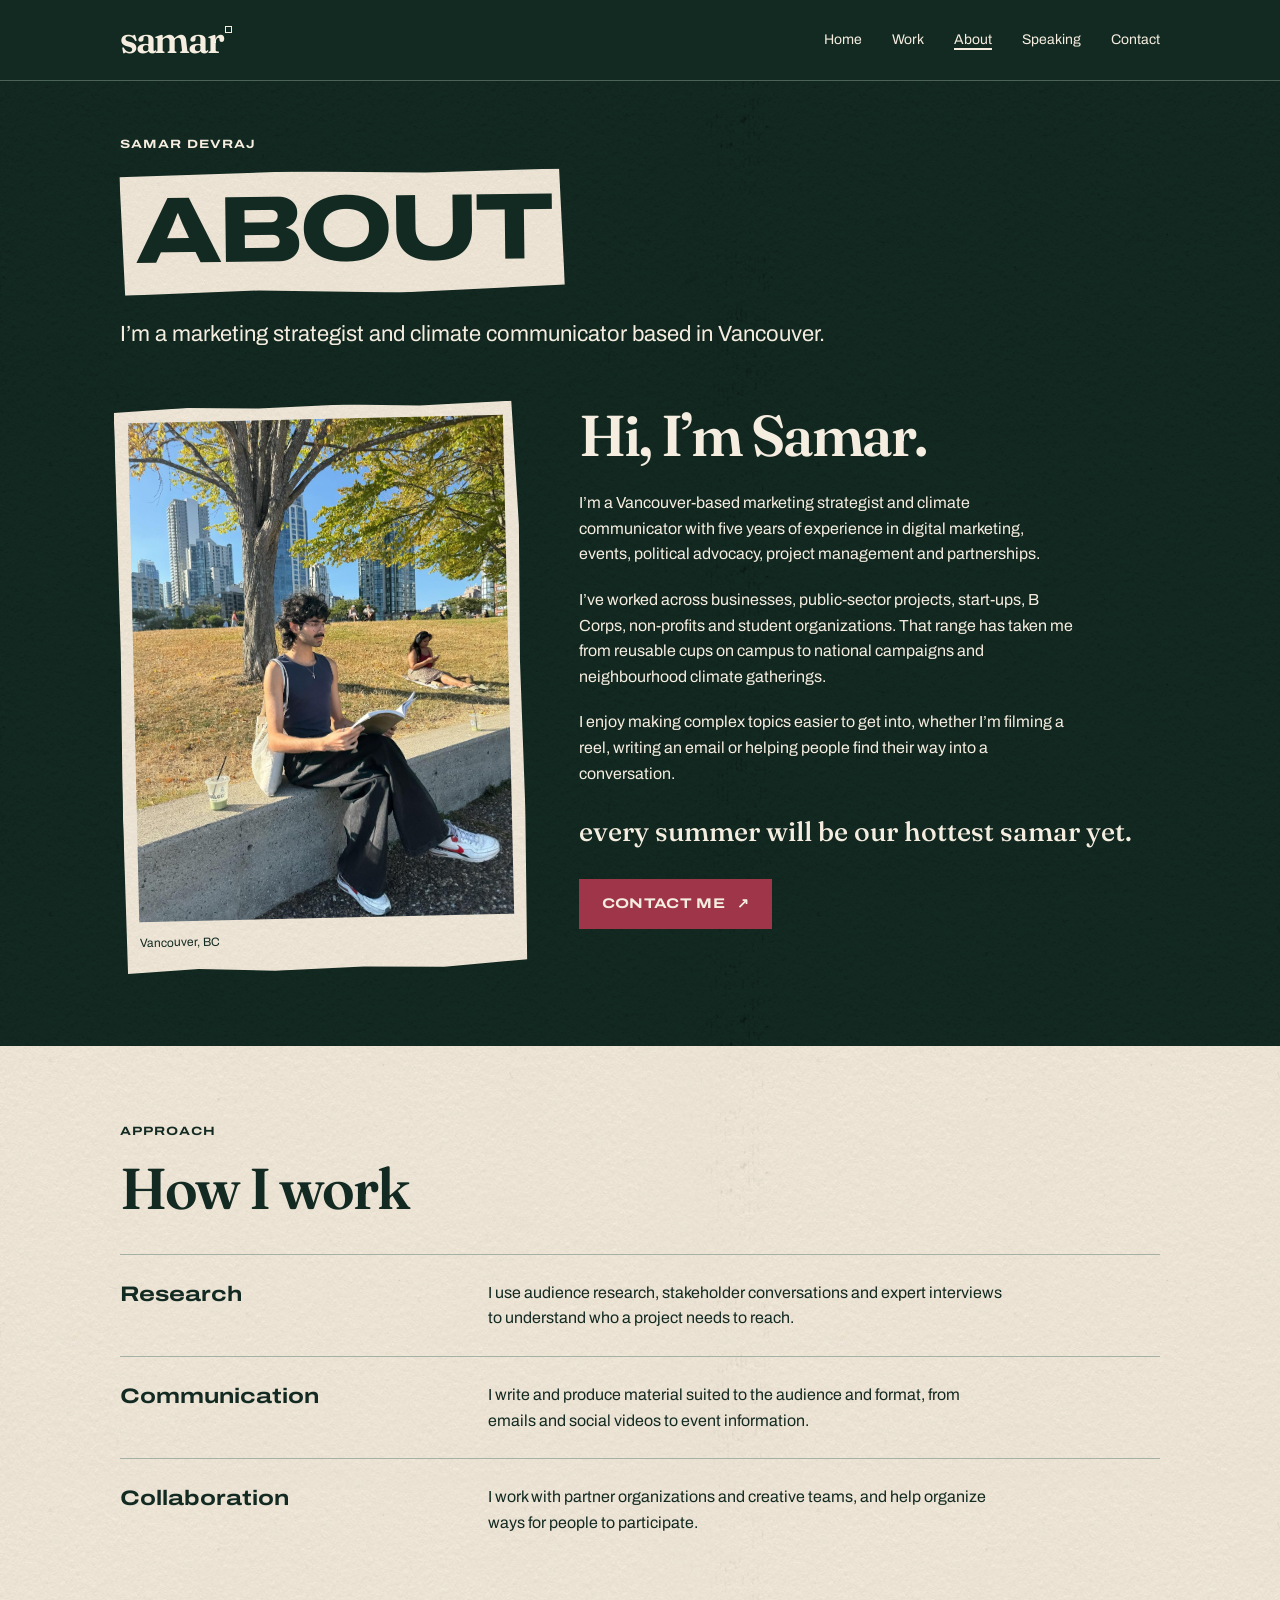
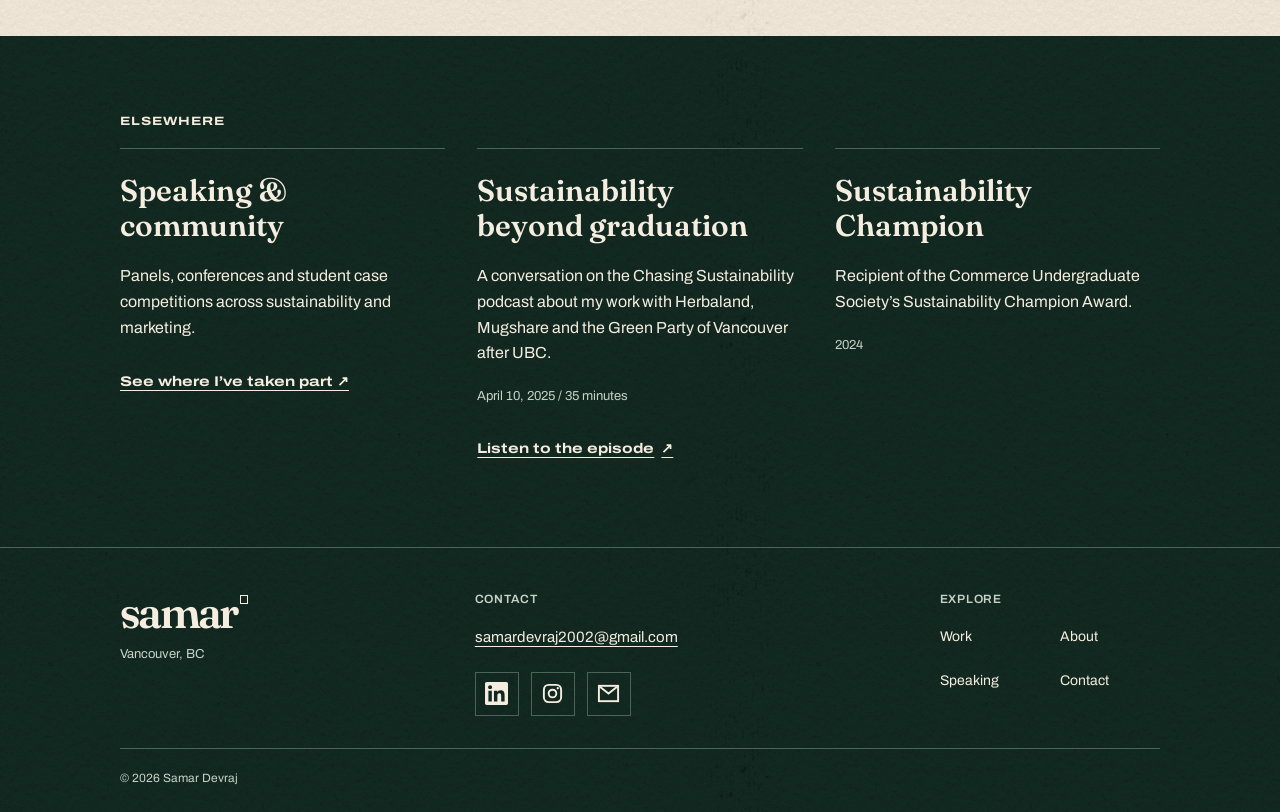
==== about.html @ 048ff2c1 "feat(portfolio): checkpoint current website Signed-off-by: Theodore Siemens-Rhodes <theodore.siemens" ====
<!DOCTYPE html>

<html lang="en"><head><meta charset="utf-8"/><meta content="width=device-width,initial-scale=1" name="viewport"/><meta content="#132A22" name="theme-color"/><title>About — Samar Devraj</title><meta content="Meet Samar Devraj: Vancouver marketing strategist, climate communicator and community organizer." name="description"/><meta content="website" property="og:type"/><meta content="About — Samar Devraj" property="og:title"/><meta content="Meet Samar Devraj: Vancouver marketing strategist, climate communicator and community organizer." property="og:description"/><link href="assets/favicon.svg" rel="icon" type="image/svg+xml"/><link href="https://fonts.googleapis.com" rel="preconnect"/><link crossorigin="" href="https://fonts.gstatic.com" rel="preconnect"/><link href="https://fonts.googleapis.com/css2?family=Archivo:wdth,wght@100,400;100,500;100,600;125,600;125,700;125,800&amp;family=Fraunces:opsz,wght@9..144,500;9..144,600&amp;display=swap" rel="stylesheet"/><link href="styles.css" rel="stylesheet"/><script defer="" src="script.js"></script></head><body class="page-about"><a class="skip-link" href="#main">Skip to content</a><header class="site-header"><div class="header-inner"><a aria-label="Samar Devraj, home" class="brand" href="index.html">samar<span aria-hidden="true" class="degree"></span></a><button aria-controls="site-nav" aria-expanded="false" class="menu-toggle" type="button">Menu <span aria-hidden="true" class="menu-icon"></span></button><nav aria-label="Main navigation" class="site-nav" id="site-nav"><a href="index.html">Home</a><a href="work.html">Work</a><a aria-current="page" href="about.html">About</a><a href="speaking.html">Speaking</a><a href="contact.html">Contact</a></nav></div></header><main id="main" tabindex="-1"><section class="page-intro"><div class="container"><p class="eyebrow">Samar Devraj</p><h1 class="page-title">ABOUT</h1><p class="page-dek">I’m a marketing strategist and climate communicator based in Vancouver.</p></div></section><section class="section compact"><div class="container bio-layout"><figure class="paper-piece"><img alt="Samar reading under a tree in Vancouver" class="portrait" height="1200" src="assets/samar.jpg" width="905"/><figcaption>Vancouver, BC</figcaption></figure><div class="bio-copy"><h2 class="section-title">Hi, I’m Samar.</h2><p>I’m a Vancouver-based marketing strategist and climate communicator with five years of experience in digital marketing, events, political advocacy, project management and partnerships.</p><p>I’ve worked across businesses, public-sector projects, start-ups, B Corps, non-profits and student organizations. That range has taken me from reusable cups on campus to national campaigns and neighbourhood climate gatherings.</p><p>I enjoy making complex topics easier to get into, whether I’m filming a reel, writing an email or helping people find their way into a conversation.</p><p class="bio-signoff">every summer will be our hottest samar yet.</p><a class="button" href="contact.html">Contact me <span aria-hidden="true">↗</span></a></div></div></section><section class="section paper"><div class="container"><p class="eyebrow">Approach</p><h2 class="section-title">How I work</h2><dl class="approach-list"><div><dt>Research</dt><dd>I use audience research, stakeholder conversations and expert interviews to understand who a project needs to reach.</dd></div><div><dt>Communication</dt><dd>I write and produce material suited to the audience and format, from emails and social videos to event information.</dd></div><div><dt>Collaboration</dt><dd>I work with partner organizations and creative teams, and help organize ways for people to participate.</dd></div></dl></div></section><section class="section"><div class="container"><p class="eyebrow">Elsewhere</p><div class="recognition-grid"><article><h2>Speaking &amp;<br/>community</h2><p>Panels, conferences and student case competitions across sustainability and marketing.</p><a class="text-link" href="speaking.html">See where I’ve taken part ↗</a></article><article><h2>Sustainability<br/>beyond graduation</h2><p>A conversation on the Chasing Sustainability podcast about my work with Herbaland, Mugshare and the Green Party of Vancouver after UBC.</p><p class="quiet">April 10, 2025 / 35 minutes</p><a class="text-link" href="https://open.spotify.com/episode/0o3oG8JgPAEN53DjhAV4ru?si=131732a1ecc34616" rel="noopener" target="_blank">Listen to the episode <span aria-hidden="true">↗</span></a></article><article><h2>Sustainability<br/>Champion</h2><p>Recipient of the Commerce Undergraduate Society’s Sustainability Champion Award.</p><p class="quiet">2024</p></article></div></div></section></main><footer class="site-footer">
<div class="container">
<div class="footer-top">
<div class="footer-identity">
<a aria-label="Samar Devraj, home" class="footer-brand" href="index.html">samar<span aria-hidden="true" class="degree"></span></a>
<p class="footer-location">Vancouver, BC</p>
</div>
<div class="footer-contact">
<p class="footer-label">Contact</p>
<a class="footer-email" href="mailto:samardevraj2002@gmail.com">samardevraj2002@gmail.com</a>
<div class="social-links">
<a aria-label="LinkedIn" class="social-link" href="https://www.linkedin.com/in/samar-devraj/" rel="noopener" target="_blank" title="LinkedIn">
<svg aria-hidden="true" focusable="false" height="24" viewbox="0 0 24 24" width="24"><path d="M20.447 20.452h-3.554v-5.569c0-1.328-.027-3.037-1.852-3.037-1.853 0-2.136 1.445-2.136 2.939v5.667H9.351V9h3.414v1.561h.046c.477-.9 1.637-1.85 3.37-1.85 3.601 0 4.267 2.37 4.267 5.455v6.286zM5.337 7.433c-1.144 0-2.063-.926-2.063-2.065 0-1.138.92-2.063 2.063-2.063 1.14 0 2.064.925 2.064 2.063 0 1.139-.925 2.065-2.064 2.065zm1.782 13.019H3.555V9h3.564v11.452zM22.225 0H1.771C.792 0 0 .774 0 1.729v20.542C0 23.227.792 24 1.771 24h20.451C23.2 24 24 23.227 24 22.271V1.729C24 .774 23.2 0 22.222 0h.003z" fill="currentColor"></path></svg>
</a>
<a aria-label="Instagram" class="social-link" href="https://www.instagram.com/hottest.samar.yet/" rel="noopener" target="_blank" title="Instagram">
<svg aria-hidden="true" focusable="false" height="24" viewbox="0 0 24 24" width="24"><rect fill="none" height="18" rx="5" stroke="currentColor" stroke-width="2" width="18" x="3" y="3"></rect><circle cx="12" cy="12" fill="none" r="4" stroke="currentColor" stroke-width="2"></circle><circle cx="17.5" cy="6.5" fill="currentColor" r="1.2"></circle></svg>
</a>
<a aria-label="Email" class="social-link" href="mailto:samardevraj2002@gmail.com" title="Email">
<svg aria-hidden="true" focusable="false" height="24" viewbox="0 0 24 24" width="24"><rect fill="none" height="16" stroke="currentColor" stroke-width="2" width="20" x="2" y="4"></rect><path d="m3 5 9 7 9-7" fill="none" stroke="currentColor" stroke-width="2"></path></svg>
</a>
</div>
</div>
<nav aria-label="Footer navigation" class="footer-navigation">
<p class="footer-label">Explore</p>
<div class="footer-links">
<a href="work.html">Work</a>
<a href="about.html">About</a>
<a href="speaking.html">Speaking</a>
<a href="contact.html">Contact</a>
</div>
</nav>
</div>
<div class="footer-bottom">© <span data-year="">2026</span> Samar Devraj</div>
</div>
</footer></body></html>
---- styles.css ----
:root {
  --deep: #132A22;
  --pine: #1F4034;
  --bone: #F5EDDF;
  --soft: #C7D3C7;
  --brick: #9F3548;
  --brick-hover: #7F293B;
  --sun: #E9A13B;
  --rule: #4B6457;
  --paper-rule: #A5B1A4;
  --serif: "Fraunces", Georgia, serif;
  --sans: "Archivo", Arial, sans-serif;
}
* { box-sizing: border-box; }
html { scroll-behavior: smooth; }
body { position: relative; isolation: isolate; margin: 0; background: var(--deep); color: var(--bone); font: 400 16px/1.6 var(--sans); }
body::before { content: ''; position: absolute; inset: 0; z-index: -1; background: url("assets/pine-paper-ink.png") repeat; background-size: 768px; opacity: .44; pointer-events: none; }
a { color: inherit; text-underline-offset: .25em; }
a:hover { text-decoration-thickness: 2px; }
button, input, textarea, select { font: inherit; }
button, a, input, textarea, select { -webkit-tap-highlight-color: transparent; }
:focus-visible { outline: 3px solid var(--sun); outline-offset: 5px; }
.paper :focus-visible { outline-color: var(--deep); }
input:focus-visible, textarea:focus-visible, select:focus-visible { outline-color: var(--deep); outline-offset: -5px; }
main:focus { outline: none; }
img { max-width: 100%; height: auto; display: block; }
figure { margin: 0; }
figcaption { margin-top: 12px; color: var(--soft); font-size: 12px; }
p { margin: 0 0 20px; }
h1, h2, h3 { margin: 0; font-weight: 600; }
.container { max-width: 1160px; margin: auto; padding: 0 clamp(22px, 5vw, 60px); }
.narrow { max-width: 780px; }
.section { padding: 76px 0; }
.section.compact { padding-top: 24px; }
.paper { background: var(--bone) url("assets/paper.jpg") repeat; background-size: 768px; background-blend-mode: multiply; color: var(--deep); }
.paper-piece { clip-path: polygon(0 .6%, 18% 0, 36% .4%, 57% 0, 76% .5%, 98.8% 0, 100% 22%, 99.5% 46%, 100% 72%, 99.6% 99%, 79% 100%, 59% 99.6%, 37% 100%, 18% 99.4%, .4% 100%, 0 71%, .4% 43%); }
.paper-piece.open-corner { clip-path: polygon(0 .5%, 25% 0, 49% .5%, 74% 0, calc(100% - var(--cut)) .4%, calc(100% - var(--cut)) var(--cut), 100% var(--cut), 99.6% 50%, 100% 74%, 99.5% 99.3%, 78% 100%, 51% 99.4%, 27% 100%, .4% 99.5%, 0 70%, .4% 40%); }
.paper .quiet { color: #405447; }
.quiet, .context-note { color: var(--soft); font-size: 13px; }
.context-note { line-height: 1.65; }
.eyebrow { font: 700 12px/1.5 var(--sans); font-stretch: 125%; text-transform: uppercase; letter-spacing: .08em; margin-bottom: 18px; }
.section-title { font: 600 clamp(32px, 4.5vw, 58px)/1.06 var(--serif); letter-spacing: -.035em; margin-bottom: 24px; }
.degree { display: inline-block; width: .19em; height: .19em; min-width: 7px; min-height: 7px; border: max(1.5px, .045em) solid currentColor; vertical-align: top; margin: .13em 0 0 .07em; }
.open-corner { --cut: clamp(28px, 4vw, 54px); clip-path: polygon(0 0, calc(100% - var(--cut)) 0, calc(100% - var(--cut)) var(--cut), 100% var(--cut), 100% 100%, 0 100%); }
.skip-link { position: fixed; left: 20px; top: -90px; z-index: 100; background: var(--bone); color: var(--deep); padding: 12px 20px; }
.skip-link:focus { top: 14px; outline-color: var(--deep); }
.site-header { position: sticky; top: 0; z-index: 30; background: var(--deep); border-bottom: 1px solid var(--rule); }
.header-inner { position: relative; max-width: 1160px; padding: 18px clamp(22px, 5vw, 60px); margin: auto; display: flex; align-items: center; justify-content: space-between; gap: 30px; }
.brand, .footer-brand { font: 600 38px/1 var(--serif); letter-spacing: -.06em; text-decoration: none; white-space: nowrap; }
.site-nav { display: flex; align-items: center; gap: 30px; }
.site-nav a { min-height: 44px; display: inline-flex; align-items: center; font-size: 14px; text-decoration: none; }
.site-nav a[aria-current], .site-nav a.is-section { text-decoration: underline; text-decoration-thickness: 2px; }
.menu-toggle { display: none; background: none; color: var(--bone); border: 1px solid var(--rule); min-height: 44px; padding: 8px 12px; font-size: 14px; align-items: center; gap: 10px; cursor: pointer; }
.menu-icon { position: relative; display: block; width: 16px; height: 12px; border-top: 2px solid currentColor; border-bottom: 2px solid currentColor; }
.menu-icon::after { content: ""; position: absolute; left: 0; right: 0; top: 3px; border-top: 2px solid currentColor; }
.button { min-height: 48px; display: inline-flex; align-items: center; justify-content: center; gap: 12px; padding: 14px 21px; background: var(--brick); color: var(--bone); border: 2px solid var(--brick); text-decoration: none; font: 700 14px/1.3 var(--sans); font-stretch: 125%; text-transform: uppercase; letter-spacing: .025em; cursor: pointer; }
.button.secondary { background: transparent; color: inherit; border-color: currentColor; }
.button:not(.secondary):hover { background: var(--brick-hover); border-color: var(--brick-hover); color: var(--bone); }
.button.secondary:hover { background: var(--bone); border-color: var(--bone); color: var(--deep); }
.paper .button.secondary:hover { background: var(--deep); border-color: var(--deep); color: var(--bone); }
.button:disabled { opacity: .65; cursor: wait; }
.text-link { min-height: 44px; display: inline-flex; align-items: center; gap: 7px; font: 700 14px/1.4 var(--sans); font-stretch: 125%; }
.evidence-links { display: flex; flex-wrap: wrap; gap: 6px 22px; margin: 12px 0 10px; }
.home-hero { padding: 42px 0 54px; }
.wordmark { line-height: 1; margin: 32px 0; }
.first-name { display: block; font: 600 clamp(90px, 19vw, 220px)/.83 var(--serif); letter-spacing: -.055em; }
.surname { display: flex; gap: .045em; width: fit-content; font: 800 clamp(35px, 10vw, 116px)/1 var(--sans); font-stretch: 125%; letter-spacing: -.055em; margin-top: 24px; }
.surname > span { display: block; padding: .07em .11em .08em; background: var(--bone) url("assets/paper.jpg"); background-size: 500px; background-blend-mode: multiply; color: var(--deep); transform: rotate(var(--tilt)); clip-path: polygon(1% 2%, 97% 0, 100% 96%, 2% 100%); }
.hero-bottom { display: grid; grid-template-columns: 1fr 1fr; gap: 50px; align-items: end; }
.professional-role { font: 500 clamp(20px, 2.5vw, 27px)/1.3 var(--sans); margin-bottom: 0; }
.personal-line { font: 500 clamp(21px, 2.7vw, 31px)/1.18 var(--serif); border-left: 3px solid var(--bone); padding-left: 22px; margin-bottom: 0; }
.positioning-section { padding: 0 0 16px; }
.positioning-sheet { margin-left: 18%; padding: 38px clamp(25px, 5vw, 58px); }
.positioning-sheet p:not(.eyebrow) { max-width: 53ch; }
.wide-title { font: 800 clamp(27px, 4vw, 48px)/1.04 var(--sans); font-stretch: 125%; letter-spacing: -.05em; margin-bottom: 24px; }
.section-heading { display: flex; justify-content: space-between; gap: 35px; align-items: end; margin-bottom: 30px; }
.section-heading .section-title { margin-bottom: 0; }
.invitation { padding: 38px clamp(28px, 5vw, 60px); margin-left: 0; margin-right: -30px; }
.invitation { display: grid; grid-template-columns: minmax(0, 1.4fr) minmax(0, .9fr); gap: 36px; align-items: center; }
.invitation-copy { min-width: 0; }
.invitation-copy > p { max-width: 57ch; }
.featured-artifact { padding: 9px 9px 16px; background: var(--bone) url("assets/paper.jpg"); background-size: 600px; background-blend-mode: multiply; transform: rotate(1.5deg); }
.featured-artifact img { width: 100%; }
.featured-artifact figcaption { color: var(--deep); }
.invitation-copy .invitation-title { font-size: clamp(30px, 4.2vw, 50px); }
.invitation-mast { display: flex; align-items: start; justify-content: space-between; gap: 30px; padding-right: var(--cut); }
.invitation-mast .eyebrow { max-width: 38ch; }
.small-wordmark { font: 600 28px/1 var(--serif); letter-spacing: -.055em; white-space: nowrap; }
.invitation-title { font: 800 clamp(35px, 5.7vw, 68px)/1.02 var(--sans); font-stretch: 125%; letter-spacing: -.05em; margin: 28px 0; }
.invitation > p { max-width: 57ch; }
.result-row { display: grid; grid-template-columns: 1fr 1fr; gap: 30px; align-items: end; max-width: 600px; border-top: 1px solid var(--paper-rule); padding-top: 24px; margin: 30px 0; }
.result-row strong { display: inline-block; font: 800 clamp(48px, 7vw, 82px)/1 var(--sans); font-stretch: 125%; letter-spacing: -.065em; }
.result { background: var(--sun); color: var(--deep); padding: 8px 12px; }
.result-row .partner-result { font-size: clamp(40px, 5vw, 63px); padding-bottom: 8px; }
.result-row span { display: block; margin-top: 12px; font-size: 13px; }
.selected-pair { display: grid; grid-template-columns: repeat(2, minmax(0, 1fr)); gap: 54px; padding-top: 54px; }
.selected-story { display: flex; flex-direction: column; min-width: 0; }
.selected-media { width: 100%; aspect-ratio: 4/3; margin: 0 0 24px; }
.selected-story img { object-fit: cover; object-position: 42% 40%; }
.selected-story h3 { font: 600 clamp(27px, 3vw, 38px)/1.1 var(--serif); letter-spacing: -.025em; margin-bottom: 18px; }
.selected-story > .text-link { align-self: flex-start; margin-top: auto; }
.selected-excerpt { display: flex; flex-direction: column; justify-content: space-between; gap: 18px; padding: clamp(24px, 3.2vw, 38px); background: var(--bone) url("assets/paper.jpg") repeat; background-size: 768px; background-blend-mode: multiply; color: var(--deep); }
.selected-excerpt .eyebrow { margin: 0; }
.selected-excerpt p { margin: 0; font: 500 clamp(22px, 2.5vw, 30px)/1.25 var(--serif); letter-spacing: -.02em; }
.selected-excerpt cite { font: 400 12px/1.5 var(--sans); color: #405447; margin-top: 0; }
.letter-signature { display: block; font: 500 19px/1.4 var(--serif); margin-top: 44px; color: var(--soft); }
.about-teaser { display: grid; grid-template-columns: 1fr 1.1fr; gap: 55px; }
.about-teaser .button { margin: 8px 10px 0 0; }
.page-intro { padding: 54px 0 30px; }
.page-title { font: 800 clamp(36px, 7.5vw, 94px)/1.05 var(--sans); font-stretch: 125%; letter-spacing: -.055em; margin: 12px 0 25px; overflow-wrap: anywhere; }
.page-title { display: table; max-width: 100%; padding: .11em .16em .14em; background: var(--bone) url("assets/paper.jpg"); background-size: 600px; background-blend-mode: multiply; color: var(--deep); transform: rotate(-.65deg); clip-path: polygon(0 3%, 38% 0, 69% 2%, 99% 0, 100% 95%, 63% 100%, 31% 97%, 1% 100%); }
.page-dek { max-width: 58ch; font-size: clamp(18px, 2vw, 22px); line-height: 1.5; margin-bottom: 0; }
.breadcrumb { display: flex; flex-wrap: wrap; gap: 10px; font-size: 13px; margin-bottom: 28px; }
.breadcrumb a { min-height: 32px; display: inline-flex; align-items: center; }
.breadcrumb span { display: inline-flex; align-items: center; }
.category-list { border-top: 1px solid var(--rule); }
.category-row { display: grid; grid-template-columns: 90px 1fr 40px; gap: 22px; align-items: center; padding: 30px 0; text-decoration: none; border-bottom: 1px solid var(--rule); }
.category-format { font: 700 12px/1.4 var(--sans); font-stretch: 125%; text-transform: uppercase; }
.category-row strong { display: block; font: 800 clamp(24px, 3.5vw, 39px)/1.1 var(--sans); font-stretch: 125%; letter-spacing: -.035em; margin-bottom: 8px; }
.category-description { display: block; color: var(--soft); font-size: 16px; }
.category-arrow { font-size: 28px; }
.category-row:hover strong { text-decoration: underline; text-underline-offset: .15em; }
.case-index { display: grid; grid-template-columns: repeat(3,1fr); gap: 30px; margin-top: 34px; }
.case-index > a { display: block; padding-top: 24px; border-top: 2px solid var(--deep); text-decoration: none; }
.case-index h3 { font: 600 30px/1.12 var(--serif); letter-spacing: -.025em; margin-bottom: 20px; }
.case-index > a:hover h3 { text-decoration: underline; text-underline-offset: .15em; }
.category-nav { display: flex; flex-wrap: wrap; gap: 15px 25px; border-bottom: 1px solid var(--rule); padding-bottom: 24px; margin-bottom: 10px; }
.category-nav a { display: inline-flex; align-items: center; min-height: 44px; font-size: 14px; }
.category-nav a[aria-current] { font-weight: 700; text-decoration-thickness: 2px; }
.ledger-entry { display: grid; grid-template-columns: 1fr 1.45fr; gap: 50px; padding: 40px 0; border-bottom: 1px solid var(--rule); }
.ledger-entry h2 { font: 600 clamp(26px, 3vw, 35px)/1.1 var(--serif); letter-spacing: -.025em; }
.ledger-entry .eyebrow { color: var(--soft); }
.ledger-entry .button { margin-top: 14px; }
.lead-entry { margin: 24px 0 0; padding: 40px 34px; gap: 40px; border: 0; }
.lead-entry .eyebrow { color: #405447; padding-right: 25px; }
.project-jump { display: flex; flex-wrap: wrap; gap: 4px 20px; padding: 15px 0; border-bottom: 1px solid var(--rule); }
.project-jump a { display: inline-flex; align-items: center; min-height: 44px; font-size: 13px; }
.ledger-entry[id] { scroll-margin-top: 105px; }
.campaign-quote { font: 800 clamp(26px,3vw,39px)/1.08 var(--sans); font-stretch: 125%; letter-spacing: -.04em; }
.campaign-quote cite { color: #405447; }
.more-samples summary { display: flex; gap: 10px; align-items: center; min-height: 44px; cursor: pointer; font-size: 14px; text-decoration: underline; text-underline-offset: .25em; }
.more-samples summary::before { content: '+'; font-size: 21px; }
.more-samples[open] summary::before { content: '−'; }
.more-samples .evidence-links { margin-top: 0; }
.local-story { margin-top: 10px; }
[hidden] { display: none !important; }
.case-contact { grid-column: 1/-1; padding-top: 25px; border-top: 1px solid var(--paper-rule); }
.case-specimen { padding: 32px; margin: 30px 0; }
.case-specimen .specimen-label { display: block; padding-right: 34px; margin-bottom: 25px; }
.case-specimen cite { color: #405447; }
.series-list.case-specimen { list-style-position: inside; padding-top: 45px; }
.series-list.case-specimen li { border-color: var(--paper-rule); }
.outcome-grid .result { width: fit-content; }
.related-links { display: flex; flex-wrap: wrap; gap: 20px 40px; }
.related-links a { min-height: 44px; display: inline-flex; align-items: center; gap: 20px; font: 700 19px/1.3 var(--sans); font-stretch: 125%; }
.bio-layout { display: grid; grid-template-columns: .9fr 1.3fr; gap: 56px; align-items: start; }
.portrait { width: 100%; aspect-ratio: 3/4; object-fit: cover; }
.bio-layout figure { background: var(--bone) url("assets/paper.jpg"); background-size: 700px; background-blend-mode: multiply; padding: 14px 14px 20px; transform: rotate(-1.3deg); }
.bio-layout figcaption { color: var(--deep); }
.bio-copy p { max-width: 55ch; }
.bio-signoff { font: 500 27px/1.2 var(--serif); margin: 30px 0; }
.approach-list { margin: 35px 0 0; }
.approach-list > div { display: grid; grid-template-columns: 1fr 2fr; gap: 32px; padding: 25px 0; border-top: 1px solid var(--paper-rule); }
.approach-list dt { font: 700 21px/1.4 var(--sans); font-stretch: 125%; }
.approach-list dd { margin: 0; max-width: 58ch; }
.recognition-grid { display: grid; grid-template-columns: repeat(3,1fr); gap: 32px; }
.recognition-grid article { border-top: 1px solid var(--rule); padding-top: 25px; }
.recognition-grid h2 { font: 600 30px/1.15 var(--serif); margin-bottom: 20px; }
.participation-list { list-style: none; padding: 0; margin: 0; }
.page-speaking .section.compact { padding-bottom: 24px; }
.page-speaking .section.compact + .section { padding-top: 24px; }
.speaking-enquiries { margin-top: 32px; padding-top: 24px; border-top: 1px solid var(--paper-rule); }
.speaking-enquiries p { max-width: 50ch; margin-bottom: 18px; }
.participation-list li { display: flex; gap: 25px; justify-content: space-between; padding: 24px 0; border-top: 1px solid var(--rule); }
.paper .participation-list li { border-color: var(--paper-rule); }
.participation-list h3 { font: 600 23px/1.25 var(--serif); margin-bottom: 8px; }
.participation-list p { margin-bottom: 0; font-size: 15px; }
.participation-list li > span { font-size: 13px; }
.contact-layout { display: grid; grid-template-columns: minmax(0, .85fr) minmax(0, 1.25fr); gap: 40px; padding: clamp(22px, 4vw, 40px); }
.contact-details { min-width: 0; padding-right: 32px; border-right: 1px solid var(--paper-rule); }
.contact-label { font-size: 15px; margin-bottom: 9px; }
.contact-email { display: inline-flex; align-items: center; min-height: 48px; font: 500 clamp(18px, 1.8vw, 22px)/1.45 var(--sans); overflow-wrap: anywhere; }
.contact-profiles { display: grid; margin-top: 26px; }
.contact-profiles a { display: flex; align-items: center; justify-content: space-between; gap: 12px; min-height: 52px; border-top: 1px solid var(--paper-rule); text-decoration: none; }
.contact-profiles a:last-child { border-bottom: 1px solid var(--paper-rule); }
.contact-profiles a:hover { text-decoration: underline; }
.contact-location { margin: 26px 0 0; color: #405447; font-size: 14px; }
.contact-form { min-width: 0; }
.contact-name-email { display: grid; grid-template-columns: 1fr; gap: 0; }
.contact-form .field input, .contact-form .field select, .contact-form .field textarea { border: 1px solid var(--rule); background: rgba(255,255,255,.35); }
.contact-form .form-status { min-height: 0; margin: 0; overflow-wrap: anywhere; }
.contact-form .form-status:not(:empty) { margin-top: 18px; }
.contact-form noscript p { margin: 18px 0 0; overflow-wrap: anywhere; }
.field { margin-bottom: 24px; }
#contact-fields { border: 0; padding: 0; margin: 0; min-width: 0; }
.campaign-preview { width: min(100%, 230px); margin: 24px 0; }
.campaign-preview img { width: 100%; }
.campaign-preview figcaption { color: #405447; }
.field label { display: block; font-size: 15px; margin-bottom: 9px; }
.field input, .field select, .field textarea { display: block; width: 100%; min-height: 48px; padding: 12px 14px; background: var(--bone); color: var(--deep); border: 2px solid var(--bone); border-radius: 0; }
.field textarea { resize: vertical; min-height: 160px; }
.honeypot { display: none; }
.form-status { min-height: 26px; font-size: 15px; margin-top: 18px; }
.case-hero { padding: 40px 0 35px; }
.case-title { font: 600 clamp(39px, 6vw, 78px)/1.04 var(--serif); letter-spacing: -.04em; margin: 15px 0 24px; }
.case-layout { display: grid; grid-template-columns: .7fr 1.7fr; gap: 70px; }
.case-facts > div { border-top: 1px solid var(--rule); padding: 16px 0; }
.case-facts span { display: block; color: var(--soft); font-size: 12px; margin-bottom: 7px; }
.case-facts strong { font-size: 15px; font-weight: 500; }
.case-artifact { margin-top: 28px; grid-column: 1/-1; max-width: 400px; }
.case-artifact img { width: 100%; }
.case-artifact img { transform: rotate(1.4deg); border: 8px solid var(--bone); }
.writing-specimen, .research-specimen { border-top: 1px solid var(--paper-rule); margin-top: 24px; padding-top: 20px; }
.writing-specimen blockquote { font-size: clamp(24px, 3vw, 34px); margin: 20px 0; }
.research-specimen blockquote { font: 700 clamp(24px, 3vw, 34px)/1.2 var(--sans); font-stretch: 125%; letter-spacing: -.03em; margin: 20px 0; }
.case-section { padding: 0 0 35px; }
.case-section + .case-section { padding-top: 26px; border-top: 1px solid var(--rule); }
.case-section h2 { font: 600 32px/1.15 var(--serif); margin: 0 0 20px; }
.case-section p { max-width: 62ch; }
blockquote { margin: 26px 0; font: 500 clamp(25px, 3vw, 36px)/1.2 var(--serif); letter-spacing: -.02em; }
blockquote cite { display: block; font: 400 12px/1.6 var(--sans); color: var(--soft); margin-top: 18px; letter-spacing: 0; }
.outcome-grid { display: grid; grid-template-columns: repeat(3,1fr); gap: 25px; margin: 28px 0; }
.outcome-grid strong { display: block; font: 800 clamp(29px, 3.5vw, 46px)/1.1 var(--sans); font-stretch: 125%; letter-spacing: -.055em; }
.outcome-grid span { display: block; font-size: 13px; margin-top: 12px; }
.growth { display: grid; grid-template-columns: 1fr 25px 1fr; gap: 25px; align-items: center; margin: 28px 0; }
.growth strong { font: 800 clamp(28px, 3.5vw, 46px)/1 var(--sans); font-stretch: 125%; letter-spacing: -.055em; }
.growth div span { display: block; font-size: 13px; margin-top: 14px; }
.case-image { margin: 0 0 50px; }
.case-image img { width: 100%; aspect-ratio: 3/2; object-fit: cover; }
.series-list { margin: 25px 0; padding-left: 26px; }
.series-list li { padding: 10px 0 10px 6px; border-top: 1px solid var(--rule); }
.case-next { display: grid; grid-template-columns: 1fr 1fr; gap: 30px; }
.social-links { display: flex; gap: 14px; align-items: center; flex-wrap: wrap; }
.social-link { display: inline-flex; align-items: center; justify-content: center; width: 44px; height: 44px; border: 1px solid var(--rule); color: inherit; }
.social-link svg { display: block; flex: none; width: 23px; height: 23px; margin: 0; }
.social-link:hover { background: var(--bone); color: var(--deep); border-color: var(--bone); }
.paper .social-link { border-color: var(--paper-rule); }
.paper .social-link:hover { background: var(--brick-hover); border-color: var(--brick-hover); color: var(--bone); }
.hero-bottom .social-links { justify-content: flex-end; }
@media (max-width: 760px) {
  .header-inner { flex-wrap: wrap; gap: 20px; padding-top: 16px; padding-bottom: 16px; }
  .site-nav { flex-basis: 100%; justify-content: space-between; gap: 12px; }
  html.js .menu-toggle { display: inline-flex; }
  html.js .site-nav { position: absolute; top: 100%; left: 0; right: 0; padding: 0 22px; display: block; background: var(--deep); max-height: 0; opacity: 0; visibility: hidden; overflow: hidden; transition: max-height .22s ease, opacity .18s ease, visibility .22s; }
  html.js .site-nav.is-open { max-height: 320px; opacity: 1; visibility: visible; border-bottom: 1px solid var(--rule); padding-bottom: 16px; }
  html.js .site-nav a { display: flex; min-height: 52px; padding: 14px 0; border-top: 1px solid var(--rule); }
  .section { padding: 50px 0; }
  .home-hero { padding: 30px 0 38px; }
  .hero-bottom, .selected-pair, .about-teaser, .bio-layout, .recognition-grid, .contact-layout, .case-layout { grid-template-columns: 1fr; gap: 30px; }
  .contact-layout { gap: 28px; }
  .contact-details { padding: 0 0 28px; border-right: 0; border-bottom: 1px solid var(--paper-rule); }
  .contact-email { font-size: 18px; }
  .contact-profiles { grid-template-columns: repeat(2, minmax(0, 1fr)); gap: 24px; margin-top: 16px; }
  .contact-profiles a { border-bottom: 1px solid var(--paper-rule); }
  .contact-location { margin-top: 18px; }
  .contact-name-email { grid-template-columns: 1fr; gap: 0; }
  .hero-bottom { gap: 24px; }
  .hero-bottom .social-links { justify-content: flex-start; }
  .personal-line { max-width: 28ch; }
  .positioning-sheet { margin-left: 0; padding: 27px 24px; }
  .wide-title { font-size: clamp(23px, 5.8vw, 40px); }
  .section-heading { display: block; }
  .section-heading .text-link { margin-top: 18px; }
  .invitation { margin-right: 0; padding: 27px 24px; }
  .invitation { grid-template-columns: 1fr; gap: 32px; }
  .featured-artifact { width: min(100%, 350px); justify-self: center; margin: 0 4px 8px; }
  .invitation-copy .invitation-title { font-size: clamp(26px, 6.7vw, 48px); }
  .invitation-mast { display: block; }
  .invitation-title { font-size: clamp(26px, 6.7vw, 48px); }
  .small-wordmark { display: block; margin-top: 12px; }
  .result-row { gap: 18px; }
  .result-row strong { font-size: clamp(43px, 12vw, 76px); }
  .result-row .partner-result { font-size: 43px; }
  .selected-pair { padding-top: 38px; }
  .selected-story img { max-height: 390px; }
  .selected-excerpt { aspect-ratio: auto; min-height: 260px; padding: 24px; }
  .letter-signature { margin-top: 28px; }
  .page-intro { padding-top: 34px; }
  .page-title { font-size: clamp(30px, 7.5vw, 56px); }
  .category-row { grid-template-columns: 1fr 30px; gap: 12px; padding: 25px 0; }
  .category-format { grid-column: 1/-1; }
  .category-description { max-width: 40ch; }
  .case-index { grid-template-columns: 1fr; gap: 24px; }
  .case-index > a { padding: 22px 0 8px; }
  .ledger-entry { grid-template-columns: 1fr; gap: 20px; padding: 30px 0; }
  .ledger-entry .eyebrow { margin-bottom: 10px; }
  .lead-entry { padding: 32px 23px; }
  .case-specimen { padding: 28px 23px; }
  .bio-layout figure { max-width: 460px; }
  .approach-list > div { grid-template-columns: 1fr; gap: 12px; }
  .case-facts { display: grid; grid-template-columns: 1fr 1fr; gap: 15px 22px; }
  .case-facts > div { padding-bottom: 5px; }
  .case-section h2 { font-size: 28px; }
  .outcome-grid { gap: 14px; }
  .outcome-grid strong { font-size: clamp(25px, 6.2vw, 40px); }
  .growth { grid-template-columns: 1fr; gap: 18px; }
  .growth > span { transform: rotate(90deg); justify-self: start; font-size: 23px; }
  .case-next { grid-template-columns: 1fr; gap: 32px; }
}
@media (prefers-reduced-motion: reduce) {
  html { scroll-behavior: auto; }
  *, *::before, *::after { transition: none !important; }
}

.site-footer { border-top: 1px solid var(--rule); padding: 42px 0 24px; }
.site-footer .footer-top { display: grid; grid-template-columns: minmax(145px, 1fr) minmax(0, 1.35fr) minmax(150px, .7fr); align-items: start; gap: 40px; padding-bottom: 32px; }
.site-footer .footer-top > * { min-width: 0; }
.site-footer .footer-brand { display: inline-flex; align-items: flex-start; min-width: 44px; min-height: 44px; font-size: 44px; margin-bottom: 10px; }
.site-footer .footer-location { margin: 0; color: var(--soft); font-size: 13px; }
.site-footer .footer-label { margin: 0 0 8px; color: var(--soft); font: 600 12px/1.5 var(--sans); letter-spacing: .06em; text-transform: uppercase; }
.site-footer .footer-email { display: flex; align-items: center; min-height: 44px; width: fit-content; max-width: 100%; margin: 0 0 12px; font-size: 15px; line-height: 1.5; overflow-wrap: anywhere; }
.site-footer .social-links { margin: 0; gap: 12px; }
.site-footer .social-link { flex: 0 0 44px; }
.site-footer .footer-links { display: grid; grid-template-columns: repeat(2, minmax(44px, 1fr)); gap: 0 20px; }
.site-footer .footer-links a { display: flex; align-items: center; min-width: 44px; min-height: 44px; font-size: 14px; text-decoration: none; }
.site-footer .footer-links a:hover { text-decoration: underline; }
.site-footer .footer-bottom { display: block; margin: 0; border-top: 1px solid var(--rule); padding-top: 20px; color: var(--soft); font-size: 12px; }
@media (max-width: 700px) {
  .site-footer { padding-top: 32px; }
  .site-footer .footer-top { grid-template-columns: 1fr; gap: 28px; padding-bottom: 28px; }
  .site-footer .footer-links { max-width: 320px; }
}
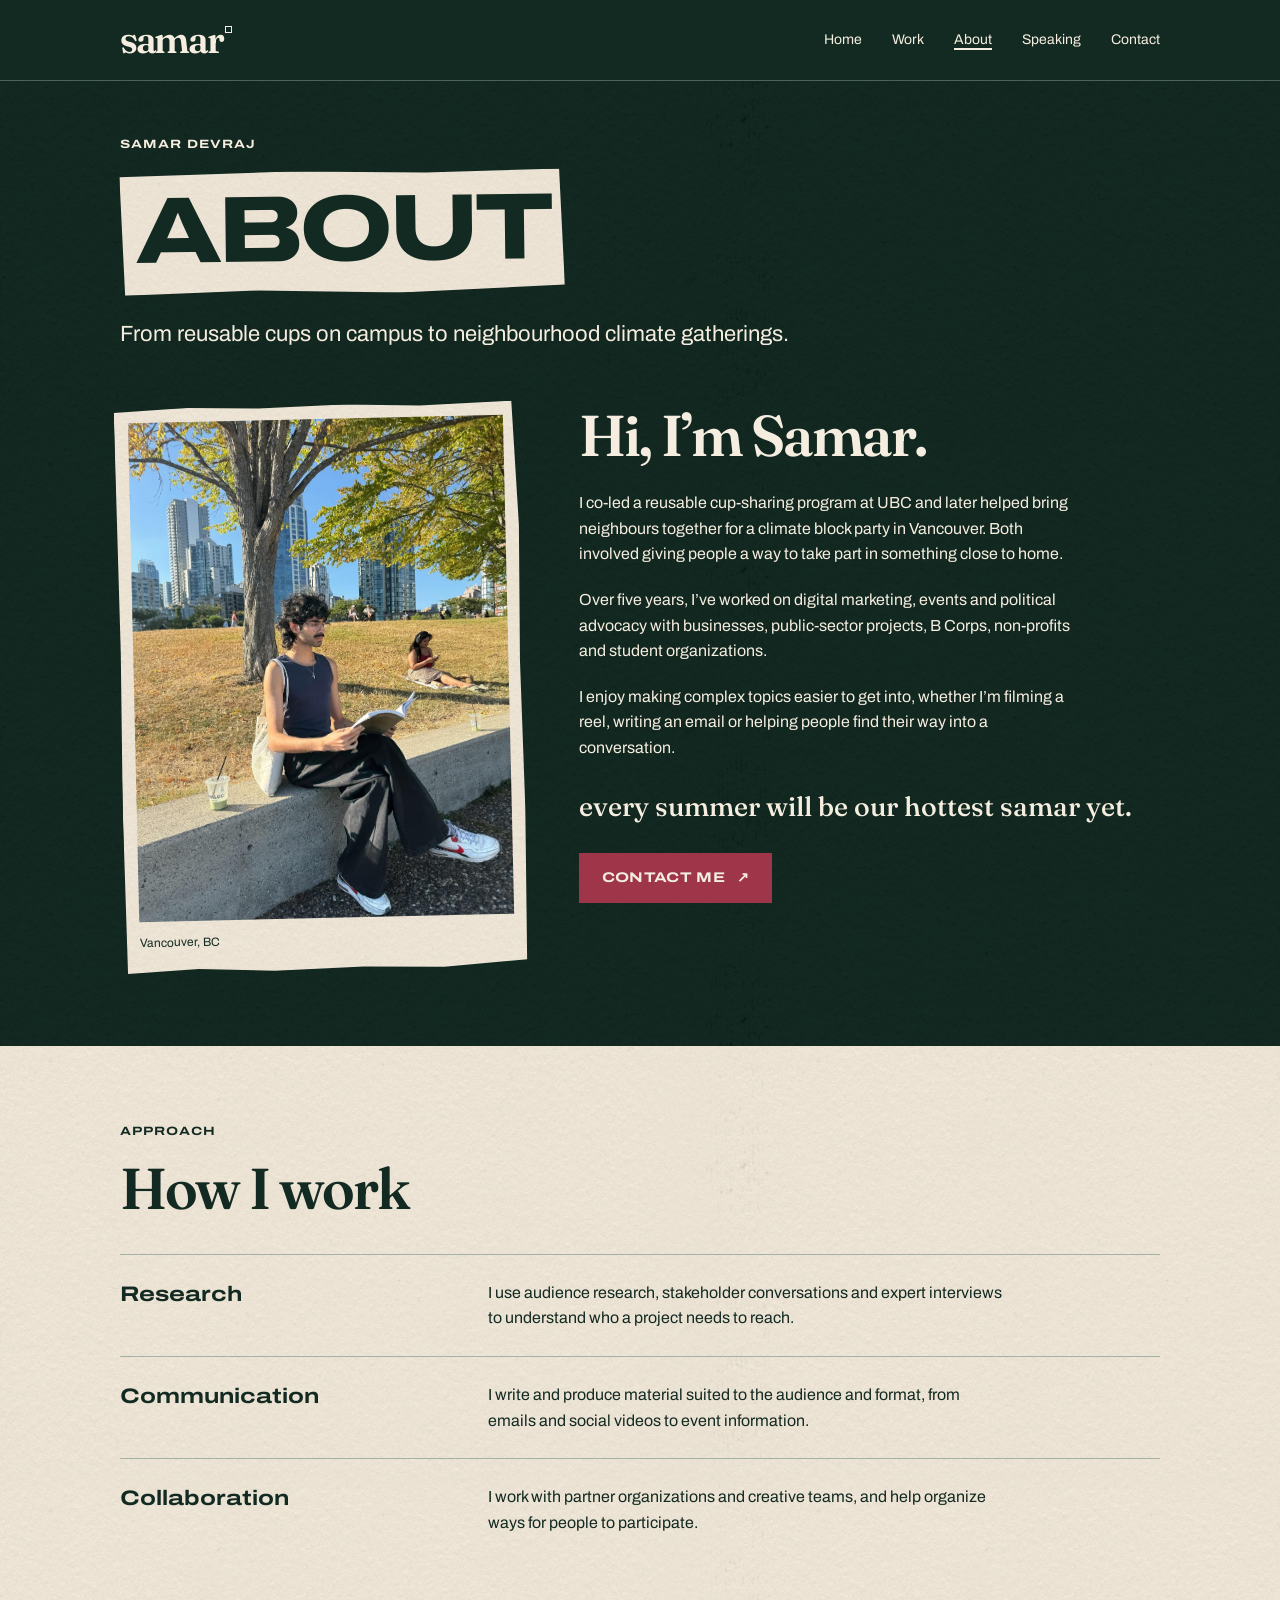
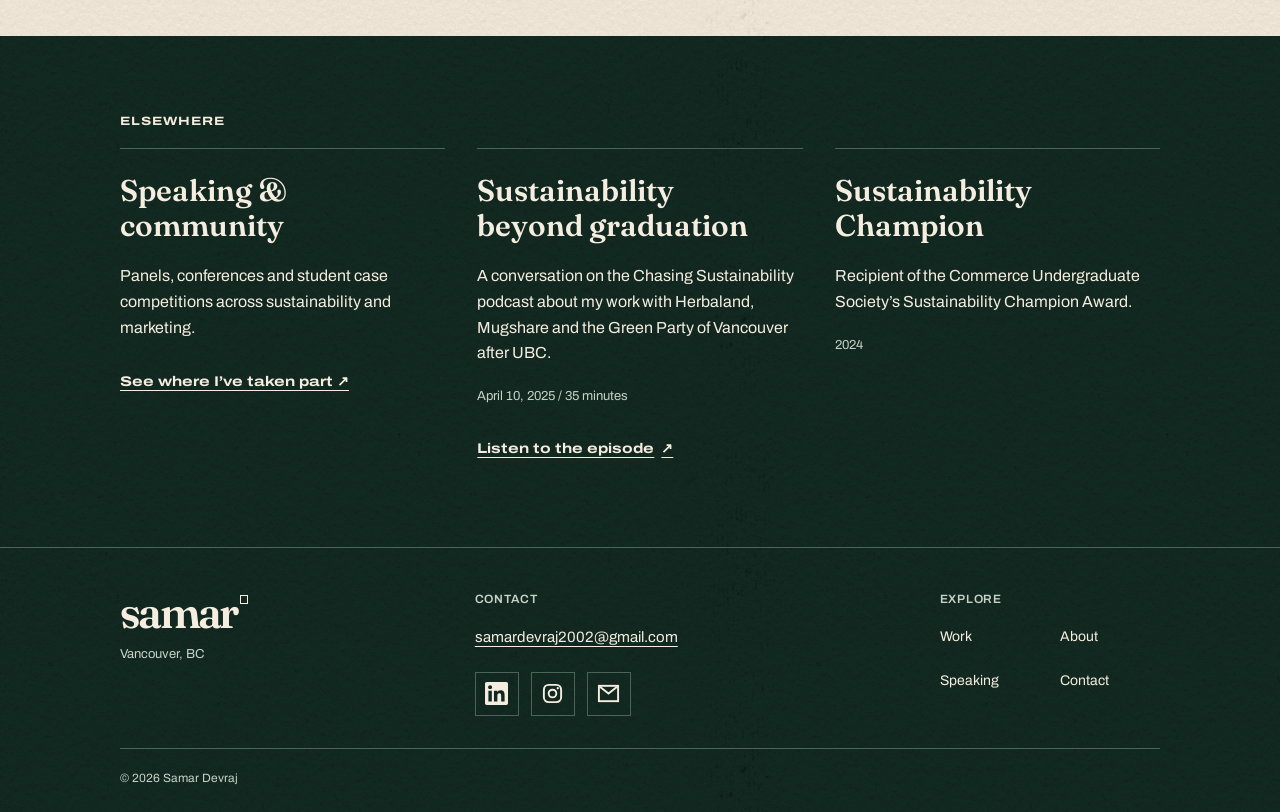
==== commit 970b14f7: "fix(about): lead with community work and reduce repetition Signed-off-by: Theodore Siemens-Rhodes <t" ====
--- a/about.html
+++ b/about.html
@@ -1,6 +1,6 @@
 <!DOCTYPE html>
 
-<html lang="en"><head><meta charset="utf-8"/><meta content="width=device-width,initial-scale=1" name="viewport"/><meta content="#132A22" name="theme-color"/><title>About — Samar Devraj</title><meta content="Meet Samar Devraj: Vancouver marketing strategist, climate communicator and community organizer." name="description"/><meta content="website" property="og:type"/><meta content="About — Samar Devraj" property="og:title"/><meta content="Meet Samar Devraj: Vancouver marketing strategist, climate communicator and community organizer." property="og:description"/><link href="assets/favicon.svg" rel="icon" type="image/svg+xml"/><link href="https://fonts.googleapis.com" rel="preconnect"/><link crossorigin="" href="https://fonts.gstatic.com" rel="preconnect"/><link href="https://fonts.googleapis.com/css2?family=Archivo:wdth,wght@100,400;100,500;100,600;125,600;125,700;125,800&amp;family=Fraunces:opsz,wght@9..144,500;9..144,600&amp;display=swap" rel="stylesheet"/><link href="styles.css" rel="stylesheet"/><script defer="" src="script.js"></script></head><body class="page-about"><a class="skip-link" href="#main">Skip to content</a><header class="site-header"><div class="header-inner"><a aria-label="Samar Devraj, home" class="brand" href="index.html">samar<span aria-hidden="true" class="degree"></span></a><button aria-controls="site-nav" aria-expanded="false" class="menu-toggle" type="button">Menu <span aria-hidden="true" class="menu-icon"></span></button><nav aria-label="Main navigation" class="site-nav" id="site-nav"><a href="index.html">Home</a><a href="work.html">Work</a><a aria-current="page" href="about.html">About</a><a href="speaking.html">Speaking</a><a href="contact.html">Contact</a></nav></div></header><main id="main" tabindex="-1"><section class="page-intro"><div class="container"><p class="eyebrow">Samar Devraj</p><h1 class="page-title">ABOUT</h1><p class="page-dek">I’m a marketing strategist and climate communicator based in Vancouver.</p></div></section><section class="section compact"><div class="container bio-layout"><figure class="paper-piece"><img alt="Samar reading under a tree in Vancouver" class="portrait" height="1200" src="assets/samar.jpg" width="905"/><figcaption>Vancouver, BC</figcaption></figure><div class="bio-copy"><h2 class="section-title">Hi, I’m Samar.</h2><p>I’m a Vancouver-based marketing strategist and climate communicator with five years of experience in digital marketing, events, political advocacy, project management and partnerships.</p><p>I’ve worked across businesses, public-sector projects, start-ups, B Corps, non-profits and student organizations. That range has taken me from reusable cups on campus to national campaigns and neighbourhood climate gatherings.</p><p>I enjoy making complex topics easier to get into, whether I’m filming a reel, writing an email or helping people find their way into a conversation.</p><p class="bio-signoff">every summer will be our hottest samar yet.</p><a class="button" href="contact.html">Contact me <span aria-hidden="true">↗</span></a></div></div></section><section class="section paper"><div class="container"><p class="eyebrow">Approach</p><h2 class="section-title">How I work</h2><dl class="approach-list"><div><dt>Research</dt><dd>I use audience research, stakeholder conversations and expert interviews to understand who a project needs to reach.</dd></div><div><dt>Communication</dt><dd>I write and produce material suited to the audience and format, from emails and social videos to event information.</dd></div><div><dt>Collaboration</dt><dd>I work with partner organizations and creative teams, and help organize ways for people to participate.</dd></div></dl></div></section><section class="section"><div class="container"><p class="eyebrow">Elsewhere</p><div class="recognition-grid"><article><h2>Speaking &amp;<br/>community</h2><p>Panels, conferences and student case competitions across sustainability and marketing.</p><a class="text-link" href="speaking.html">See where I’ve taken part ↗</a></article><article><h2>Sustainability<br/>beyond graduation</h2><p>A conversation on the Chasing Sustainability podcast about my work with Herbaland, Mugshare and the Green Party of Vancouver after UBC.</p><p class="quiet">April 10, 2025 / 35 minutes</p><a class="text-link" href="https://open.spotify.com/episode/0o3oG8JgPAEN53DjhAV4ru?si=131732a1ecc34616" rel="noopener" target="_blank">Listen to the episode <span aria-hidden="true">↗</span></a></article><article><h2>Sustainability<br/>Champion</h2><p>Recipient of the Commerce Undergraduate Society’s Sustainability Champion Award.</p><p class="quiet">2024</p></article></div></div></section></main><footer class="site-footer">
+<html lang="en"><head><meta charset="utf-8"/><meta content="width=device-width,initial-scale=1" name="viewport"/><meta content="#132A22" name="theme-color"/><title>About — Samar Devraj</title><meta content="Meet Samar Devraj: Vancouver marketing strategist, climate communicator and community organizer." name="description"/><meta content="website" property="og:type"/><meta content="About — Samar Devraj" property="og:title"/><meta content="Meet Samar Devraj: Vancouver marketing strategist, climate communicator and community organizer." property="og:description"/><link href="assets/favicon.svg" rel="icon" type="image/svg+xml"/><link href="https://fonts.googleapis.com" rel="preconnect"/><link crossorigin="" href="https://fonts.gstatic.com" rel="preconnect"/><link href="https://fonts.googleapis.com/css2?family=Archivo:wdth,wght@100,400;100,500;100,600;125,600;125,700;125,800&amp;family=Fraunces:opsz,wght@9..144,500;9..144,600&amp;display=swap" rel="stylesheet"/><link href="styles.css" rel="stylesheet"/><script defer="" src="script.js"></script></head><body class="page-about"><a class="skip-link" href="#main">Skip to content</a><header class="site-header"><div class="header-inner"><a aria-label="Samar Devraj, home" class="brand" href="index.html">samar<span aria-hidden="true" class="degree"></span></a><button aria-controls="site-nav" aria-expanded="false" class="menu-toggle" type="button">Menu <span aria-hidden="true" class="menu-icon"></span></button><nav aria-label="Main navigation" class="site-nav" id="site-nav"><a href="index.html">Home</a><a href="work.html">Work</a><a aria-current="page" href="about.html">About</a><a href="speaking.html">Speaking</a><a href="contact.html">Contact</a></nav></div></header><main id="main" tabindex="-1"><section class="page-intro"><div class="container"><p class="eyebrow">Samar Devraj</p><h1 class="page-title">ABOUT</h1><p class="page-dek">From reusable cups on campus to neighbourhood climate gatherings.</p></div></section><section class="section compact"><div class="container bio-layout"><figure class="paper-piece"><img alt="Samar reading under a tree in Vancouver" class="portrait" height="1200" src="assets/samar.jpg" width="905"/><figcaption>Vancouver, BC</figcaption></figure><div class="bio-copy"><h2 class="section-title">Hi, I’m Samar.</h2><p>I co-led a reusable cup-sharing program at UBC and later helped bring neighbours together for a climate block party in Vancouver. Both involved giving people a way to take part in something close to home.</p><p>Over five years, I’ve worked on digital marketing, events and political advocacy with businesses, public-sector projects, B Corps, non-profits and student organizations.</p><p>I enjoy making complex topics easier to get into, whether I’m filming a reel, writing an email or helping people find their way into a conversation.</p><p class="bio-signoff">every summer will be our hottest samar yet.</p><a class="button" href="contact.html">Contact me <span aria-hidden="true">↗</span></a></div></div></section><section class="section paper"><div class="container"><p class="eyebrow">Approach</p><h2 class="section-title">How I work</h2><dl class="approach-list"><div><dt>Research</dt><dd>I use audience research, stakeholder conversations and expert interviews to understand who a project needs to reach.</dd></div><div><dt>Communication</dt><dd>I write and produce material suited to the audience and format, from emails and social videos to event information.</dd></div><div><dt>Collaboration</dt><dd>I work with partner organizations and creative teams, and help organize ways for people to participate.</dd></div></dl></div></section><section class="section"><div class="container"><p class="eyebrow">Elsewhere</p><div class="recognition-grid"><article><h2>Speaking &amp;<br/>community</h2><p>Panels, conferences and student case competitions across sustainability and marketing.</p><a class="text-link" href="speaking.html">See where I’ve taken part ↗</a></article><article><h2>Sustainability<br/>beyond graduation</h2><p>A conversation on the Chasing Sustainability podcast about my work with Herbaland, Mugshare and the Green Party of Vancouver after UBC.</p><p class="quiet">April 10, 2025 / 35 minutes</p><a class="text-link" href="https://open.spotify.com/episode/0o3oG8JgPAEN53DjhAV4ru?si=131732a1ecc34616" rel="noopener" target="_blank">Listen to the episode <span aria-hidden="true">↗</span></a></article><article><h2>Sustainability<br/>Champion</h2><p>Recipient of the Commerce Undergraduate Society’s Sustainability Champion Award.</p><p class="quiet">2024</p></article></div></div></section></main><footer class="site-footer">
 <div class="container">
 <div class="footer-top">
 <div class="footer-identity">
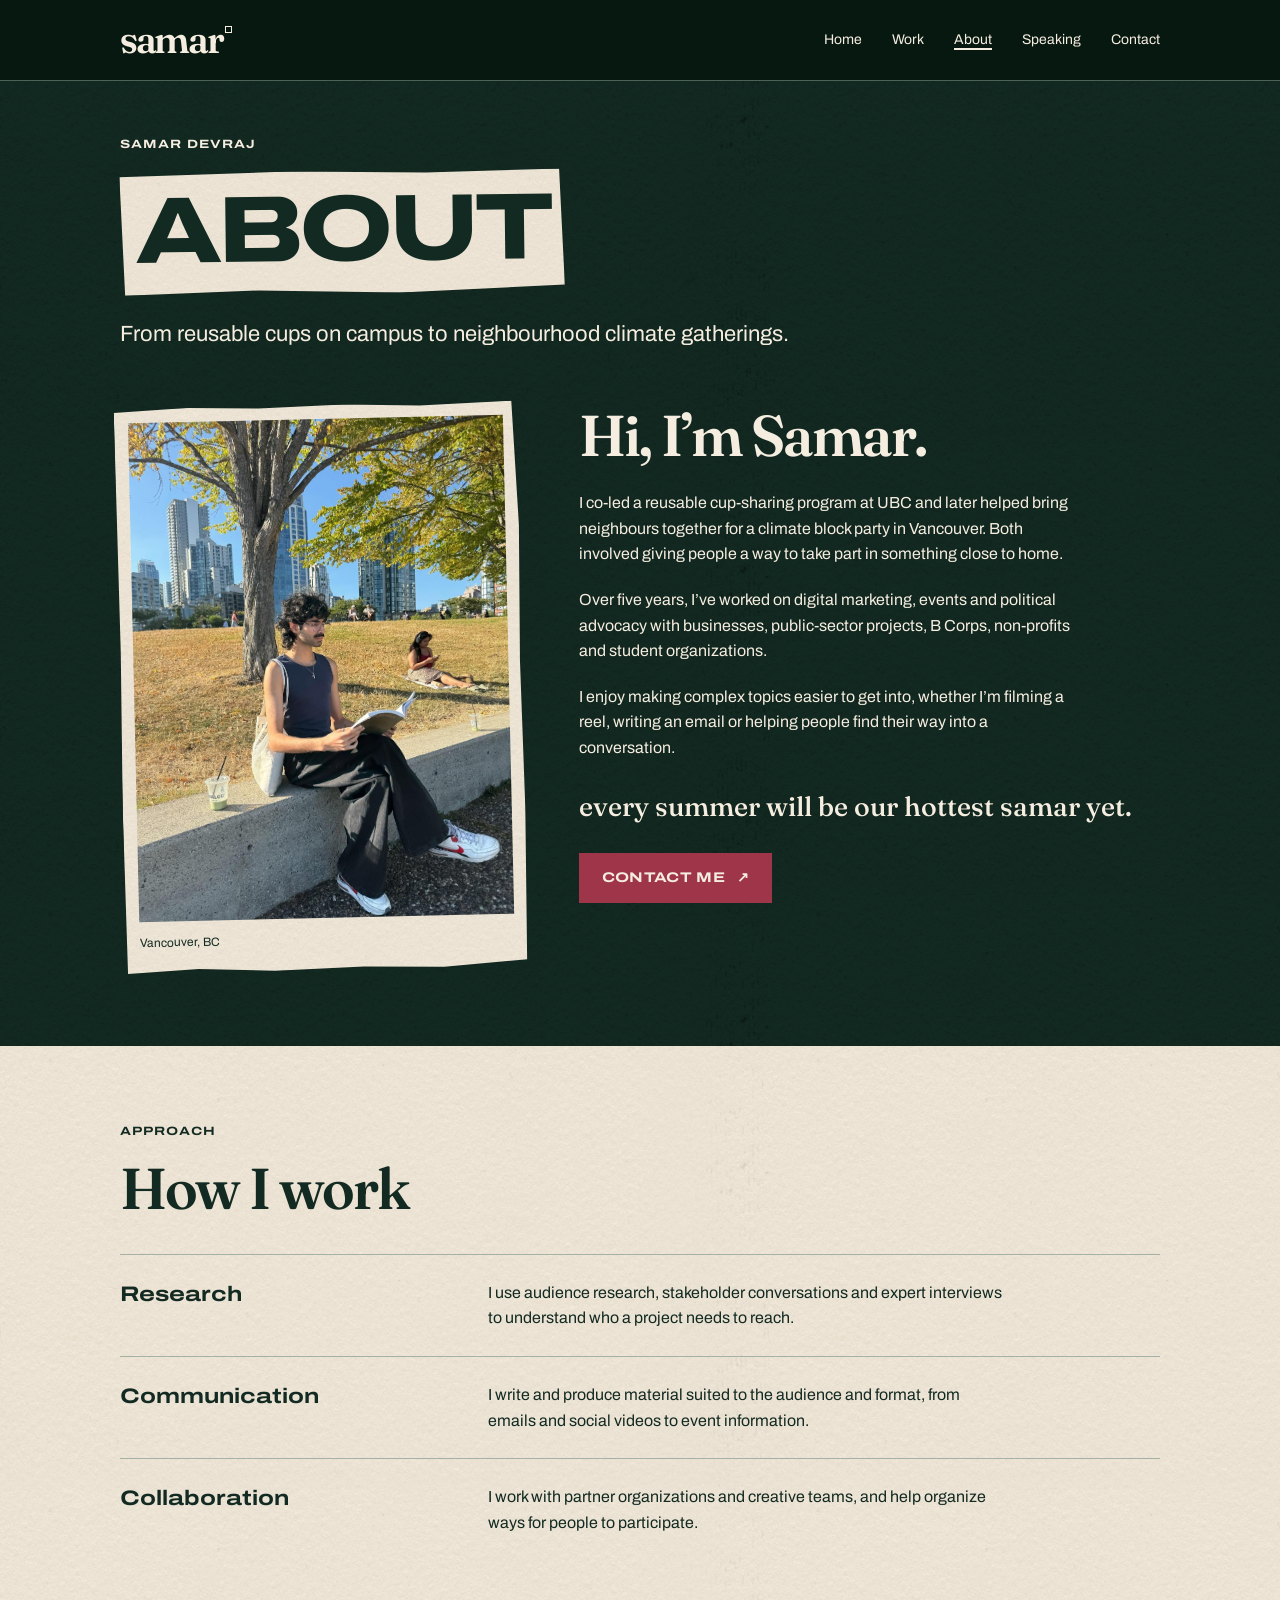
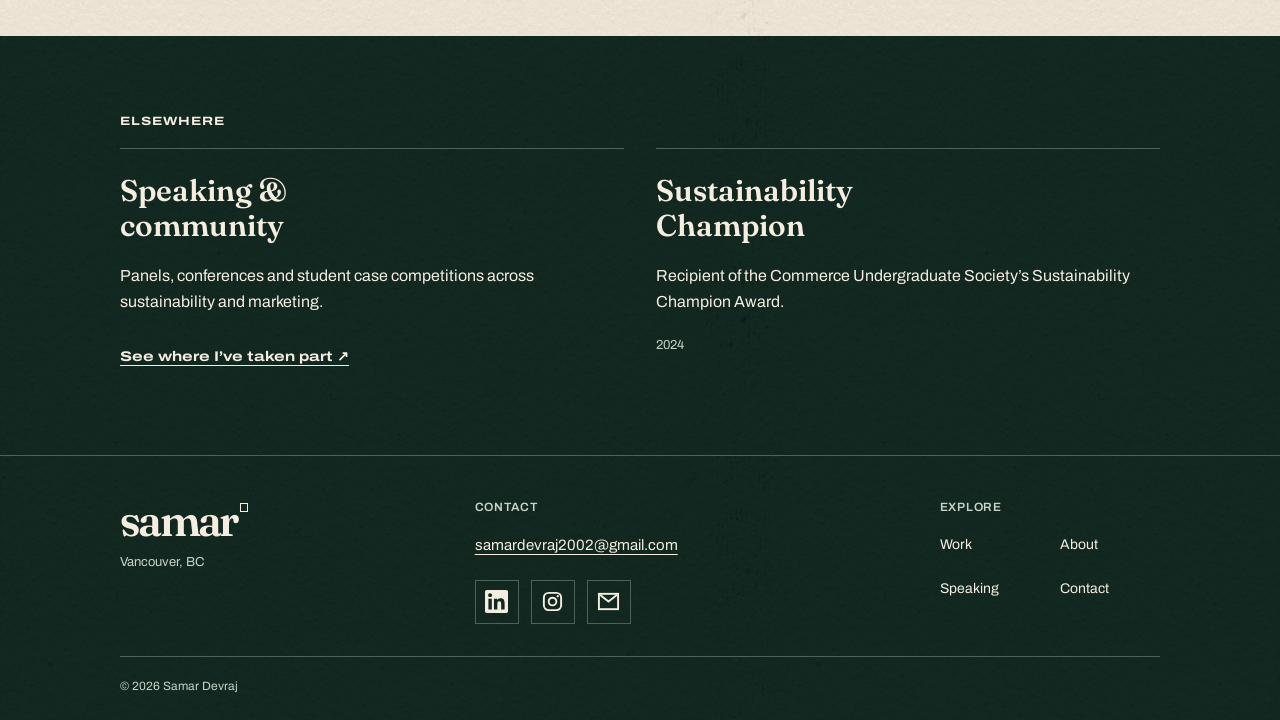
==== commit fa602bc4: "fix(content): separate speaking evidence and category endings Signed-off-by: Theodore Siemens-Rhodes" ====
--- a/about.html
+++ b/about.html
@@ -1,6 +1,6 @@
 <!DOCTYPE html>
 
-<html lang="en"><head><meta charset="utf-8"/><meta content="width=device-width,initial-scale=1" name="viewport"/><meta content="#132A22" name="theme-color"/><title>About — Samar Devraj</title><meta content="Meet Samar Devraj: Vancouver marketing strategist, climate communicator and community organizer." name="description"/><meta content="website" property="og:type"/><meta content="About — Samar Devraj" property="og:title"/><meta content="Meet Samar Devraj: Vancouver marketing strategist, climate communicator and community organizer." property="og:description"/><link href="assets/favicon.svg" rel="icon" type="image/svg+xml"/><link href="https://fonts.googleapis.com" rel="preconnect"/><link crossorigin="" href="https://fonts.gstatic.com" rel="preconnect"/><link href="https://fonts.googleapis.com/css2?family=Archivo:wdth,wght@100,400;100,500;100,600;125,600;125,700;125,800&amp;family=Fraunces:opsz,wght@9..144,500;9..144,600&amp;display=swap" rel="stylesheet"/><link href="styles.css" rel="stylesheet"/><script defer="" src="script.js"></script></head><body class="page-about"><a class="skip-link" href="#main">Skip to content</a><header class="site-header"><div class="header-inner"><a aria-label="Samar Devraj, home" class="brand" href="index.html">samar<span aria-hidden="true" class="degree"></span></a><button aria-controls="site-nav" aria-expanded="false" class="menu-toggle" type="button">Menu <span aria-hidden="true" class="menu-icon"></span></button><nav aria-label="Main navigation" class="site-nav" id="site-nav"><a href="index.html">Home</a><a href="work.html">Work</a><a aria-current="page" href="about.html">About</a><a href="speaking.html">Speaking</a><a href="contact.html">Contact</a></nav></div></header><main id="main" tabindex="-1"><section class="page-intro"><div class="container"><p class="eyebrow">Samar Devraj</p><h1 class="page-title">ABOUT</h1><p class="page-dek">From reusable cups on campus to neighbourhood climate gatherings.</p></div></section><section class="section compact"><div class="container bio-layout"><figure class="paper-piece"><img alt="Samar reading under a tree in Vancouver" class="portrait" height="1200" src="assets/samar.jpg" width="905"/><figcaption>Vancouver, BC</figcaption></figure><div class="bio-copy"><h2 class="section-title">Hi, I’m Samar.</h2><p>I co-led a reusable cup-sharing program at UBC and later helped bring neighbours together for a climate block party in Vancouver. Both involved giving people a way to take part in something close to home.</p><p>Over five years, I’ve worked on digital marketing, events and political advocacy with businesses, public-sector projects, B Corps, non-profits and student organizations.</p><p>I enjoy making complex topics easier to get into, whether I’m filming a reel, writing an email or helping people find their way into a conversation.</p><p class="bio-signoff">every summer will be our hottest samar yet.</p><a class="button" href="contact.html">Contact me <span aria-hidden="true">↗</span></a></div></div></section><section class="section paper"><div class="container"><p class="eyebrow">Approach</p><h2 class="section-title">How I work</h2><dl class="approach-list"><div><dt>Research</dt><dd>I use audience research, stakeholder conversations and expert interviews to understand who a project needs to reach.</dd></div><div><dt>Communication</dt><dd>I write and produce material suited to the audience and format, from emails and social videos to event information.</dd></div><div><dt>Collaboration</dt><dd>I work with partner organizations and creative teams, and help organize ways for people to participate.</dd></div></dl></div></section><section class="section"><div class="container"><p class="eyebrow">Elsewhere</p><div class="recognition-grid"><article><h2>Speaking &amp;<br/>community</h2><p>Panels, conferences and student case competitions across sustainability and marketing.</p><a class="text-link" href="speaking.html">See where I’ve taken part ↗</a></article><article><h2>Sustainability<br/>beyond graduation</h2><p>A conversation on the Chasing Sustainability podcast about my work with Herbaland, Mugshare and the Green Party of Vancouver after UBC.</p><p class="quiet">April 10, 2025 / 35 minutes</p><a class="text-link" href="https://open.spotify.com/episode/0o3oG8JgPAEN53DjhAV4ru?si=131732a1ecc34616" rel="noopener" target="_blank">Listen to the episode <span aria-hidden="true">↗</span></a></article><article><h2>Sustainability<br/>Champion</h2><p>Recipient of the Commerce Undergraduate Society’s Sustainability Champion Award.</p><p class="quiet">2024</p></article></div></div></section></main><footer class="site-footer">
+<html lang="en"><head><meta charset="utf-8"/><meta content="width=device-width,initial-scale=1" name="viewport"/><meta content="#132A22" name="theme-color"/><title>About — Samar Devraj</title><meta content="Meet Samar Devraj: Vancouver marketing strategist, climate communicator and community organizer." name="description"/><meta content="website" property="og:type"/><meta content="About — Samar Devraj" property="og:title"/><meta content="Meet Samar Devraj: Vancouver marketing strategist, climate communicator and community organizer." property="og:description"/><link href="assets/favicon.svg" rel="icon" type="image/svg+xml"/><link href="https://fonts.googleapis.com" rel="preconnect"/><link crossorigin="" href="https://fonts.gstatic.com" rel="preconnect"/><link href="https://fonts.googleapis.com/css2?family=Archivo:wdth,wght@100,400;100,500;100,600;125,600;125,700;125,800&amp;family=Fraunces:opsz,wght@9..144,500;9..144,600&amp;display=swap" rel="stylesheet"/><link href="styles.css" rel="stylesheet"/><script defer="" src="script.js"></script></head><body class="page-about"><a class="skip-link" href="#main">Skip to content</a><header class="site-header"><div class="header-inner"><a aria-label="Samar Devraj, home" class="brand" href="index.html">samar<span aria-hidden="true" class="degree"></span></a><button aria-controls="site-nav" aria-expanded="false" class="menu-toggle" type="button">Menu <span aria-hidden="true" class="menu-icon"></span></button><nav aria-label="Main navigation" class="site-nav" id="site-nav"><a href="index.html">Home</a><a href="work.html">Work</a><a aria-current="page" href="about.html">About</a><a href="speaking.html">Speaking</a><a href="contact.html">Contact</a></nav></div></header><main id="main" tabindex="-1"><section class="page-intro"><div class="container"><p class="eyebrow">Samar Devraj</p><h1 class="page-title">ABOUT</h1><p class="page-dek">From reusable cups on campus to neighbourhood climate gatherings.</p></div></section><section class="section compact"><div class="container bio-layout"><figure class="paper-piece"><img alt="Samar reading under a tree in Vancouver" class="portrait" height="1200" src="assets/samar.jpg" width="905"/><figcaption>Vancouver, BC</figcaption></figure><div class="bio-copy"><h2 class="section-title">Hi, I’m Samar.</h2><p>I co-led a reusable cup-sharing program at UBC and later helped bring neighbours together for a climate block party in Vancouver. Both involved giving people a way to take part in something close to home.</p><p>Over five years, I’ve worked on digital marketing, events and political advocacy with businesses, public-sector projects, B Corps, non-profits and student organizations.</p><p>I enjoy making complex topics easier to get into, whether I’m filming a reel, writing an email or helping people find their way into a conversation.</p><p class="bio-signoff">every summer will be our hottest samar yet.</p><a class="button" href="contact.html">Contact me <span aria-hidden="true">↗</span></a></div></div></section><section class="section paper"><div class="container"><p class="eyebrow">Approach</p><h2 class="section-title">How I work</h2><dl class="approach-list"><div><dt>Research</dt><dd>I use audience research, stakeholder conversations and expert interviews to understand who a project needs to reach.</dd></div><div><dt>Communication</dt><dd>I write and produce material suited to the audience and format, from emails and social videos to event information.</dd></div><div><dt>Collaboration</dt><dd>I work with partner organizations and creative teams, and help organize ways for people to participate.</dd></div></dl></div></section><section class="section"><div class="container"><p class="eyebrow">Elsewhere</p><div class="recognition-grid"><article><h2>Speaking &amp;<br/>community</h2><p>Panels, conferences and student case competitions across sustainability and marketing.</p><a class="text-link" href="speaking.html">See where I’ve taken part ↗</a></article><article><h2>Sustainability<br/>Champion</h2><p>Recipient of the Commerce Undergraduate Society’s Sustainability Champion Award.</p><p class="quiet">2024</p></article></div></div></section></main><footer class="site-footer">
 <div class="container">
 <div class="footer-top">
 <div class="footer-identity">
--- a/styles.css
+++ b/styles.css
@@ -1,5 +1,6 @@
 :root {
   --deep: #132A22;
+  --header-bg: #071811;
   --pine: #1F4034;
   --bone: #F5EDDF;
   --soft: #C7D3C7;
@@ -44,7 +45,7 @@
 .open-corner { --cut: clamp(28px, 4vw, 54px); clip-path: polygon(0 0, calc(100% - var(--cut)) 0, calc(100% - var(--cut)) var(--cut), 100% var(--cut), 100% 100%, 0 100%); }
 .skip-link { position: fixed; left: 20px; top: -90px; z-index: 100; background: var(--bone); color: var(--deep); padding: 12px 20px; }
 .skip-link:focus { top: 14px; outline-color: var(--deep); }
-.site-header { position: sticky; top: 0; z-index: 30; background: var(--deep); border-bottom: 1px solid var(--rule); }
+.site-header { position: sticky; top: 0; z-index: 30; background: var(--header-bg); border-bottom: 1px solid var(--rule); }
 .header-inner { position: relative; max-width: 1160px; padding: 18px clamp(22px, 5vw, 60px); margin: auto; display: flex; align-items: center; justify-content: space-between; gap: 30px; }
 .brand, .footer-brand { font: 600 38px/1 var(--serif); letter-spacing: -.06em; text-decoration: none; white-space: nowrap; }
 .site-nav { display: flex; align-items: center; gap: 30px; }
@@ -133,6 +134,33 @@
 .ledger-entry .button { margin-top: 14px; }
 .lead-entry { margin: 24px 0 0; padding: 40px 34px; gap: 40px; border: 0; }
 .lead-entry .eyebrow { color: #405447; padding-right: 25px; }
+.campaign-feature { grid-template-columns: 1fr; gap: 26px; }
+.campaign-body { display: grid; grid-template-columns: minmax(180px, .65fr) minmax(0, 1fr); gap: clamp(28px, 4vw, 54px); align-items: start; }
+.campaign-body > .campaign-preview { width: min(100%, 300px); margin: 0; }
+.campaign-body .campaign-preview figcaption, .campaign-body .campaign-quote cite { color: var(--soft); }
+.campaign-copy { min-width: 0; }
+.campaign-copy .campaign-quote { margin: 28px 0; }
+.writing-feature { grid-template-columns: 1fr; gap: 22px; }
+.writing-feature > div:last-child { max-width: 760px; margin-left: clamp(0px, 10vw, 100px); }
+.writing-feature .writing-specimen { margin: 26px 0; border: 0; padding: 28px clamp(24px, 4vw, 44px); }
+.writing-feature .writing-specimen .eyebrow { color: #405447; }
+.strategy-feature > div { min-width: 0; }
+.strategy-sequence { grid-column: 1 / -1; }
+.strategy-sequence ol { display: grid; grid-template-columns: repeat(5, minmax(0, 1fr)); list-style: none; counter-reset: strategy-step; padding: 0; margin: 0; gap: 24px; }
+.strategy-sequence li { counter-increment: strategy-step; padding-top: 20px; border-top: 2px solid var(--rule); font-size: 16px; line-height: 1.5; }
+.strategy-sequence li::before { content: counter(strategy-step, decimal-leading-zero); display: block; margin-bottom: 18px; color: var(--sun); font: 800 30px/1 var(--sans); font-stretch: 125%; }
+.strategy-feature > .text-link { grid-column: 1 / -1; justify-self: start; }
+@media (max-width: 760px) {
+  .campaign-body { grid-template-columns: minmax(130px, .65fr) minmax(0, 1fr); gap: 26px; }
+  .strategy-sequence ol { grid-template-columns: 1fr; gap: 0; }
+  .strategy-sequence li { display: grid; grid-template-columns: 40px 1fr; gap: 18px; padding: 18px 0; border-top-width: 1px; }
+  .strategy-sequence li::before { margin: 0; font-size: 24px; }
+}
+@media (max-width: 520px) {
+  .campaign-body { grid-template-columns: 1fr; }
+  .campaign-body > .campaign-preview { justify-self: center; }
+  .writing-feature > div:last-child { margin-left: 0; }
+}
 .project-jump { display: flex; flex-wrap: wrap; gap: 4px 20px; padding: 15px 0; border-bottom: 1px solid var(--rule); }
 .project-jump a { display: inline-flex; align-items: center; min-height: 44px; font-size: 13px; }
 .ledger-entry[id] { scroll-margin-top: 105px; }
@@ -153,6 +181,11 @@
 .outcome-grid .result { width: fit-content; }
 .related-links { display: flex; flex-wrap: wrap; gap: 20px 40px; }
 .related-links a { min-height: 44px; display: inline-flex; align-items: center; gap: 20px; font: 700 19px/1.3 var(--sans); font-stretch: 125%; }
+.ending-split { display: grid; grid-template-columns: 1fr 1fr; gap: 48px; align-items: start; }
+.ending-split .related-links { display: grid; gap: 12px; }
+.ending-split .section-title { margin-bottom: 0; }
+.strategy-ending { border-top: 1px solid var(--rule); padding-top: 40px; }
+.strategy-ending .section-title { font-size: clamp(28px, 3vw, 40px); }
 .bio-layout { display: grid; grid-template-columns: .9fr 1.3fr; gap: 56px; align-items: start; }
 .portrait { width: 100%; aspect-ratio: 3/4; object-fit: cover; }
 .bio-layout figure { background: var(--bone) url("assets/paper.jpg"); background-size: 700px; background-blend-mode: multiply; padding: 14px 14px 20px; transform: rotate(-1.3deg); }
@@ -163,7 +196,7 @@
 .approach-list > div { display: grid; grid-template-columns: 1fr 2fr; gap: 32px; padding: 25px 0; border-top: 1px solid var(--paper-rule); }
 .approach-list dt { font: 700 21px/1.4 var(--sans); font-stretch: 125%; }
 .approach-list dd { margin: 0; max-width: 58ch; }
-.recognition-grid { display: grid; grid-template-columns: repeat(3,1fr); gap: 32px; }
+.recognition-grid { display: grid; grid-template-columns: repeat(2,1fr); gap: 32px; }
 .recognition-grid article { border-top: 1px solid var(--rule); padding-top: 25px; }
 .recognition-grid h2 { font: 600 30px/1.15 var(--serif); margin-bottom: 20px; }
 .participation-list { list-style: none; padding: 0; margin: 0; }
@@ -171,6 +204,12 @@
 .page-speaking .section.compact + .section { padding-top: 24px; }
 .speaking-enquiries { margin-top: 32px; padding-top: 24px; border-top: 1px solid var(--paper-rule); }
 .speaking-enquiries p { max-width: 50ch; margin-bottom: 18px; }
+.podcast-feature { display: grid; grid-template-columns: .7fr 1.3fr; gap: 36px; padding: clamp(26px, 4vw, 40px); margin-bottom: 48px; scroll-margin-top: 105px; }
+.podcast-feature .section-title { font-size: clamp(30px, 4vw, 46px); }
+.podcast-series { font: 800 clamp(23px, 3vw, 32px)/1.12 var(--sans); font-stretch: 125%; letter-spacing: -.035em; }
+@media (max-width: 760px) {
+  .ending-split, .podcast-feature { grid-template-columns: 1fr; gap: 24px; }
+}
 .participation-list li { display: flex; gap: 25px; justify-content: space-between; padding: 24px 0; border-top: 1px solid var(--rule); }
 .paper .participation-list li { border-color: var(--paper-rule); }
 .participation-list h3 { font: 600 23px/1.25 var(--serif); margin-bottom: 8px; }
@@ -241,7 +280,7 @@
   .header-inner { flex-wrap: wrap; gap: 20px; padding-top: 16px; padding-bottom: 16px; }
   .site-nav { flex-basis: 100%; justify-content: space-between; gap: 12px; }
   html.js .menu-toggle { display: inline-flex; }
-  html.js .site-nav { position: absolute; top: 100%; left: 0; right: 0; padding: 0 22px; display: block; background: var(--deep); max-height: 0; opacity: 0; visibility: hidden; overflow: hidden; transition: max-height .22s ease, opacity .18s ease, visibility .22s; }
+  html.js .site-nav { position: absolute; top: 100%; left: 0; right: 0; padding: 0 22px; display: block; background: var(--header-bg); max-height: 0; opacity: 0; visibility: hidden; overflow: hidden; transition: max-height .22s ease, opacity .18s ease, visibility .22s; }
   html.js .site-nav.is-open { max-height: 320px; opacity: 1; visibility: visible; border-bottom: 1px solid var(--rule); padding-bottom: 16px; }
   html.js .site-nav a { display: flex; min-height: 52px; padding: 14px 0; border-top: 1px solid var(--rule); }
   .section { padding: 50px 0; }
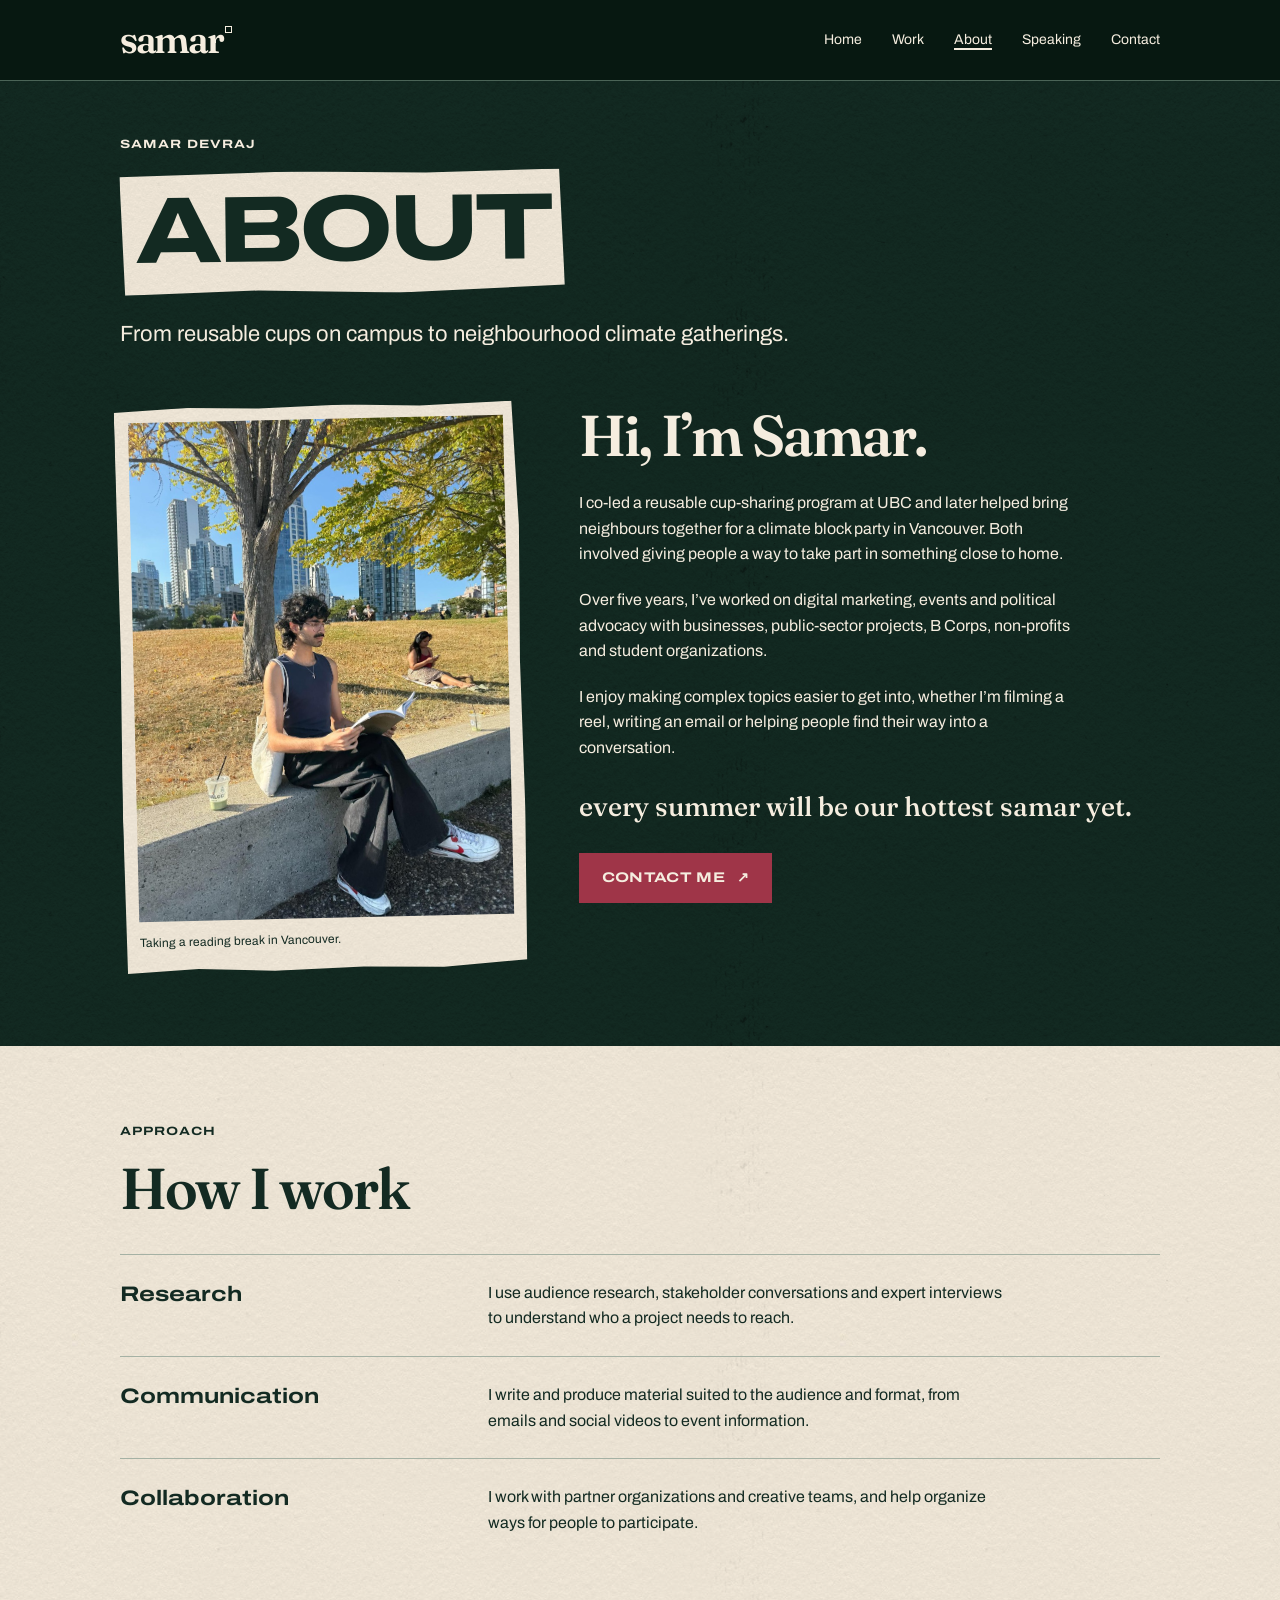
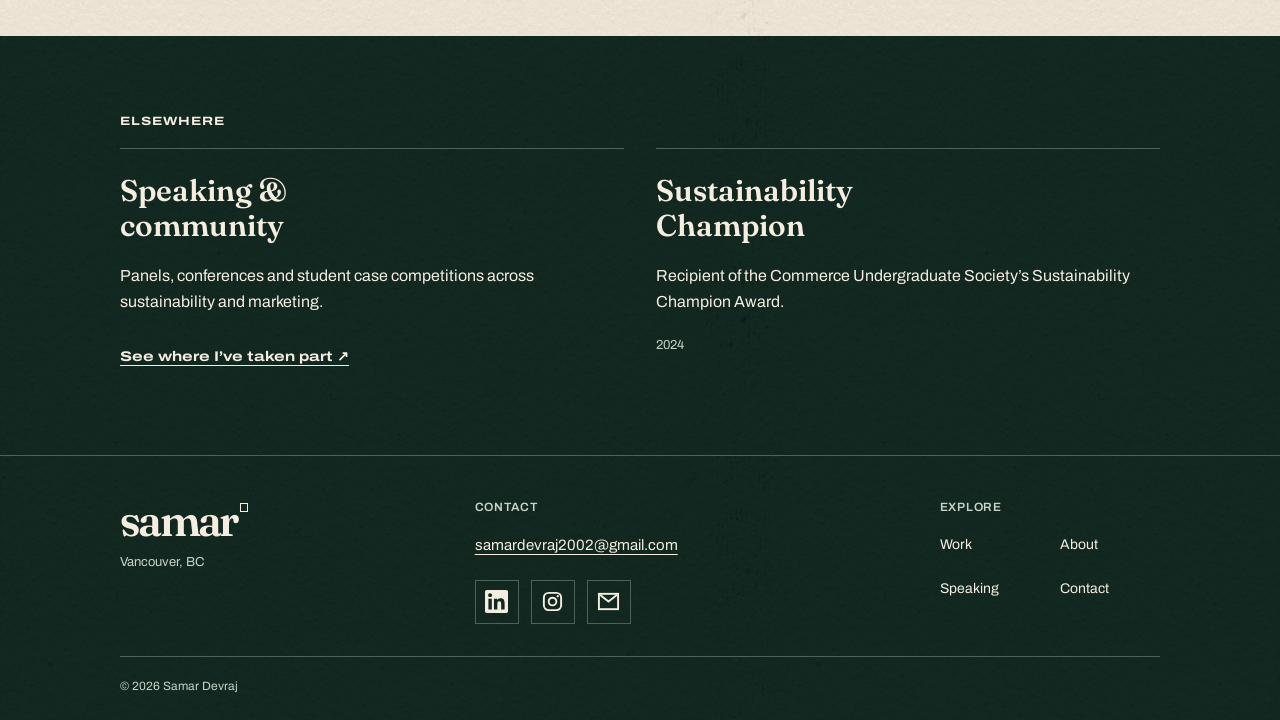
==== commit febfac84: "fix(about): make the photo caption more personal Signed-off-by: Theodore Siemens-Rhodes <theodore.si" ====
--- a/about.html
+++ b/about.html
@@ -1,6 +1,6 @@
 <!DOCTYPE html>
 
-<html lang="en"><head><meta charset="utf-8"/><meta content="width=device-width,initial-scale=1" name="viewport"/><meta content="#132A22" name="theme-color"/><title>About — Samar Devraj</title><meta content="Meet Samar Devraj: Vancouver marketing strategist, climate communicator and community organizer." name="description"/><meta content="website" property="og:type"/><meta content="About — Samar Devraj" property="og:title"/><meta content="Meet Samar Devraj: Vancouver marketing strategist, climate communicator and community organizer." property="og:description"/><link href="assets/favicon.svg" rel="icon" type="image/svg+xml"/><link href="https://fonts.googleapis.com" rel="preconnect"/><link crossorigin="" href="https://fonts.gstatic.com" rel="preconnect"/><link href="https://fonts.googleapis.com/css2?family=Archivo:wdth,wght@100,400;100,500;100,600;125,600;125,700;125,800&amp;family=Fraunces:opsz,wght@9..144,500;9..144,600&amp;display=swap" rel="stylesheet"/><link href="styles.css" rel="stylesheet"/><script defer="" src="script.js"></script></head><body class="page-about"><a class="skip-link" href="#main">Skip to content</a><header class="site-header"><div class="header-inner"><a aria-label="Samar Devraj, home" class="brand" href="index.html">samar<span aria-hidden="true" class="degree"></span></a><button aria-controls="site-nav" aria-expanded="false" class="menu-toggle" type="button">Menu <span aria-hidden="true" class="menu-icon"></span></button><nav aria-label="Main navigation" class="site-nav" id="site-nav"><a href="index.html">Home</a><a href="work.html">Work</a><a aria-current="page" href="about.html">About</a><a href="speaking.html">Speaking</a><a href="contact.html">Contact</a></nav></div></header><main id="main" tabindex="-1"><section class="page-intro"><div class="container"><p class="eyebrow">Samar Devraj</p><h1 class="page-title">ABOUT</h1><p class="page-dek">From reusable cups on campus to neighbourhood climate gatherings.</p></div></section><section class="section compact"><div class="container bio-layout"><figure class="paper-piece"><img alt="Samar reading under a tree in Vancouver" class="portrait" height="1200" src="assets/samar.jpg" width="905"/><figcaption>Vancouver, BC</figcaption></figure><div class="bio-copy"><h2 class="section-title">Hi, I’m Samar.</h2><p>I co-led a reusable cup-sharing program at UBC and later helped bring neighbours together for a climate block party in Vancouver. Both involved giving people a way to take part in something close to home.</p><p>Over five years, I’ve worked on digital marketing, events and political advocacy with businesses, public-sector projects, B Corps, non-profits and student organizations.</p><p>I enjoy making complex topics easier to get into, whether I’m filming a reel, writing an email or helping people find their way into a conversation.</p><p class="bio-signoff">every summer will be our hottest samar yet.</p><a class="button" href="contact.html">Contact me <span aria-hidden="true">↗</span></a></div></div></section><section class="section paper"><div class="container"><p class="eyebrow">Approach</p><h2 class="section-title">How I work</h2><dl class="approach-list"><div><dt>Research</dt><dd>I use audience research, stakeholder conversations and expert interviews to understand who a project needs to reach.</dd></div><div><dt>Communication</dt><dd>I write and produce material suited to the audience and format, from emails and social videos to event information.</dd></div><div><dt>Collaboration</dt><dd>I work with partner organizations and creative teams, and help organize ways for people to participate.</dd></div></dl></div></section><section class="section"><div class="container"><p class="eyebrow">Elsewhere</p><div class="recognition-grid"><article><h2>Speaking &amp;<br/>community</h2><p>Panels, conferences and student case competitions across sustainability and marketing.</p><a class="text-link" href="speaking.html">See where I’ve taken part ↗</a></article><article><h2>Sustainability<br/>Champion</h2><p>Recipient of the Commerce Undergraduate Society’s Sustainability Champion Award.</p><p class="quiet">2024</p></article></div></div></section></main><footer class="site-footer">
+<html lang="en"><head><meta charset="utf-8"/><meta content="width=device-width,initial-scale=1" name="viewport"/><meta content="#132A22" name="theme-color"/><title>About — Samar Devraj</title><meta content="Meet Samar Devraj: Vancouver marketing strategist, climate communicator and community organizer." name="description"/><meta content="website" property="og:type"/><meta content="About — Samar Devraj" property="og:title"/><meta content="Meet Samar Devraj: Vancouver marketing strategist, climate communicator and community organizer." property="og:description"/><link href="assets/favicon.svg" rel="icon" type="image/svg+xml"/><link href="https://fonts.googleapis.com" rel="preconnect"/><link crossorigin="" href="https://fonts.gstatic.com" rel="preconnect"/><link href="https://fonts.googleapis.com/css2?family=Archivo:wdth,wght@100,400;100,500;100,600;125,600;125,700;125,800&amp;family=Fraunces:opsz,wght@9..144,500;9..144,600&amp;display=swap" rel="stylesheet"/><link href="styles.css" rel="stylesheet"/><script defer="" src="script.js"></script></head><body class="page-about"><a class="skip-link" href="#main">Skip to content</a><header class="site-header"><div class="header-inner"><a aria-label="Samar Devraj, home" class="brand" href="index.html">samar<span aria-hidden="true" class="degree"></span></a><button aria-controls="site-nav" aria-expanded="false" class="menu-toggle" type="button">Menu <span aria-hidden="true" class="menu-icon"></span></button><nav aria-label="Main navigation" class="site-nav" id="site-nav"><a href="index.html">Home</a><a href="work.html">Work</a><a aria-current="page" href="about.html">About</a><a href="speaking.html">Speaking</a><a href="contact.html">Contact</a></nav></div></header><main id="main" tabindex="-1"><section class="page-intro"><div class="container"><p class="eyebrow">Samar Devraj</p><h1 class="page-title">ABOUT</h1><p class="page-dek">From reusable cups on campus to neighbourhood climate gatherings.</p></div></section><section class="section compact"><div class="container bio-layout"><figure class="paper-piece"><img alt="Samar reading under a tree in Vancouver" class="portrait" height="1200" src="assets/samar.jpg" width="905"/><figcaption>Taking a reading break in Vancouver.</figcaption></figure><div class="bio-copy"><h2 class="section-title">Hi, I’m Samar.</h2><p>I co-led a reusable cup-sharing program at UBC and later helped bring neighbours together for a climate block party in Vancouver. Both involved giving people a way to take part in something close to home.</p><p>Over five years, I’ve worked on digital marketing, events and political advocacy with businesses, public-sector projects, B Corps, non-profits and student organizations.</p><p>I enjoy making complex topics easier to get into, whether I’m filming a reel, writing an email or helping people find their way into a conversation.</p><p class="bio-signoff">every summer will be our hottest samar yet.</p><a class="button" href="contact.html">Contact me <span aria-hidden="true">↗</span></a></div></div></section><section class="section paper"><div class="container"><p class="eyebrow">Approach</p><h2 class="section-title">How I work</h2><dl class="approach-list"><div><dt>Research</dt><dd>I use audience research, stakeholder conversations and expert interviews to understand who a project needs to reach.</dd></div><div><dt>Communication</dt><dd>I write and produce material suited to the audience and format, from emails and social videos to event information.</dd></div><div><dt>Collaboration</dt><dd>I work with partner organizations and creative teams, and help organize ways for people to participate.</dd></div></dl></div></section><section class="section"><div class="container"><p class="eyebrow">Elsewhere</p><div class="recognition-grid"><article><h2>Speaking &amp;<br/>community</h2><p>Panels, conferences and student case competitions across sustainability and marketing.</p><a class="text-link" href="speaking.html">See where I’ve taken part ↗</a></article><article><h2>Sustainability<br/>Champion</h2><p>Recipient of the Commerce Undergraduate Society’s Sustainability Champion Award.</p><p class="quiet">2024</p></article></div></div></section></main><footer class="site-footer">
 <div class="container">
 <div class="footer-top">
 <div class="footer-identity">
--- a/styles.css
+++ b/styles.css
@@ -62,13 +62,47 @@
 .button:disabled { opacity: .65; cursor: wait; }
 .text-link { min-height: 44px; display: inline-flex; align-items: center; gap: 7px; font: 700 14px/1.4 var(--sans); font-stretch: 125%; }
 .evidence-links { display: flex; flex-wrap: wrap; gap: 6px 22px; margin: 12px 0 10px; }
-.home-hero { padding: 42px 0 54px; }
+.home-hero { padding: 32px 0 40px; }
 .wordmark { line-height: 1; margin: 32px 0; }
 .first-name { display: block; font: 600 clamp(90px, 19vw, 220px)/.83 var(--serif); letter-spacing: -.055em; }
 .surname { display: flex; gap: .045em; width: fit-content; font: 800 clamp(35px, 10vw, 116px)/1 var(--sans); font-stretch: 125%; letter-spacing: -.055em; margin-top: 24px; }
 .surname > span { display: block; padding: .07em .11em .08em; background: var(--bone) url("assets/paper.jpg"); background-size: 500px; background-blend-mode: multiply; color: var(--deep); transform: rotate(var(--tilt)); clip-path: polygon(1% 2%, 97% 0, 100% 96%, 2% 100%); }
 .hero-bottom { display: grid; grid-template-columns: 1fr 1fr; gap: 50px; align-items: end; }
 .professional-role { font: 500 clamp(20px, 2.5vw, 27px)/1.3 var(--sans); margin-bottom: 0; }
+.hero-layout { display: grid; grid-template-columns: minmax(0, 1.25fr) minmax(0, .75fr); align-items: center; gap: 40px; }
+.hero-identity { min-width: 0; }
+.hero-identity .wordmark { margin: 0; }
+.hero-identity .first-name { font-size: clamp(90px, 15vw, 170px); }
+.hero-identity .surname { font-size: clamp(35px, 7.7vw, 88px); margin-top: 24px; }
+.hero-bottom.hero-summary { display: grid; grid-template-columns: minmax(0, 1fr) auto; align-items: center; gap: 24px; margin-top: 28px; }
+.hero-intro { max-width: 40ch; font: 500 clamp(20px, 2.3vw, 25px)/1.35 var(--sans); margin-bottom: 0; }
+.hero-summary .social-links { flex-wrap: nowrap; }
+.positioning-sheet .positioning-role { margin-top: -8px; }
+.hero-photo { padding: 10px; }
+.hero-photo img { width: 100%; aspect-ratio: 4/5; object-fit: cover; object-position: 50% 45%; }
+.speaking-layout { display: grid; grid-template-columns: minmax(0, .95fr) minmax(0, 1.05fr); gap: 36px; align-items: center; }
+.speaking-intro .page-title { font-size: clamp(36px, 6vw, 70px); }
+.speaking-photo { padding: 10px 10px 14px; }
+.speaking-photo img { width: 100%; }
+.speaking-photo figcaption { color: var(--deep); }
+.block-party-photo { margin-top: 32px; }
+.block-party-photo img { width: 100%; aspect-ratio: 3/2; object-fit: cover; }
+@media (max-width: 760px) {
+  .hero-layout { grid-template-columns: minmax(0, 1.15fr) minmax(0, .85fr); gap: 26px; }
+  .speaking-layout { grid-template-columns: 1fr; gap: 28px; }
+  .hero-identity .first-name { font-size: clamp(75px, 15vw, 110px); }
+  .hero-identity .surname { font-size: clamp(32px, 7.1vw, 52px); margin-top: 18px; }
+  .hero-photo { width: 100%; }
+  .speaking-intro .page-title { font-size: clamp(30px, 7.5vw, 56px); }
+  .speaking-photo { width: 100%; max-width: 600px; }
+}
+@media (max-width: 520px) {
+  .hero-layout { grid-template-columns: 1fr; gap: 16px; }
+  .hero-identity .first-name { font-size: clamp(72px, 21vw, 100px); }
+  .hero-identity .surname { font-size: clamp(31px, 9.1vw, 42px); margin-top: 14px; }
+  .hero-photo img { aspect-ratio: 6/5; object-position: 50% 35%; }
+  .hero-bottom.hero-summary { grid-template-columns: 1fr; gap: 18px; margin-top: 20px; }
+}
 .personal-line { font: 500 clamp(21px, 2.7vw, 31px)/1.18 var(--serif); border-left: 3px solid var(--bone); padding-left: 22px; margin-bottom: 0; }
 .positioning-section { padding: 0 0 16px; }
 .positioning-sheet { margin-left: 18%; padding: 38px clamp(25px, 5vw, 58px); }
